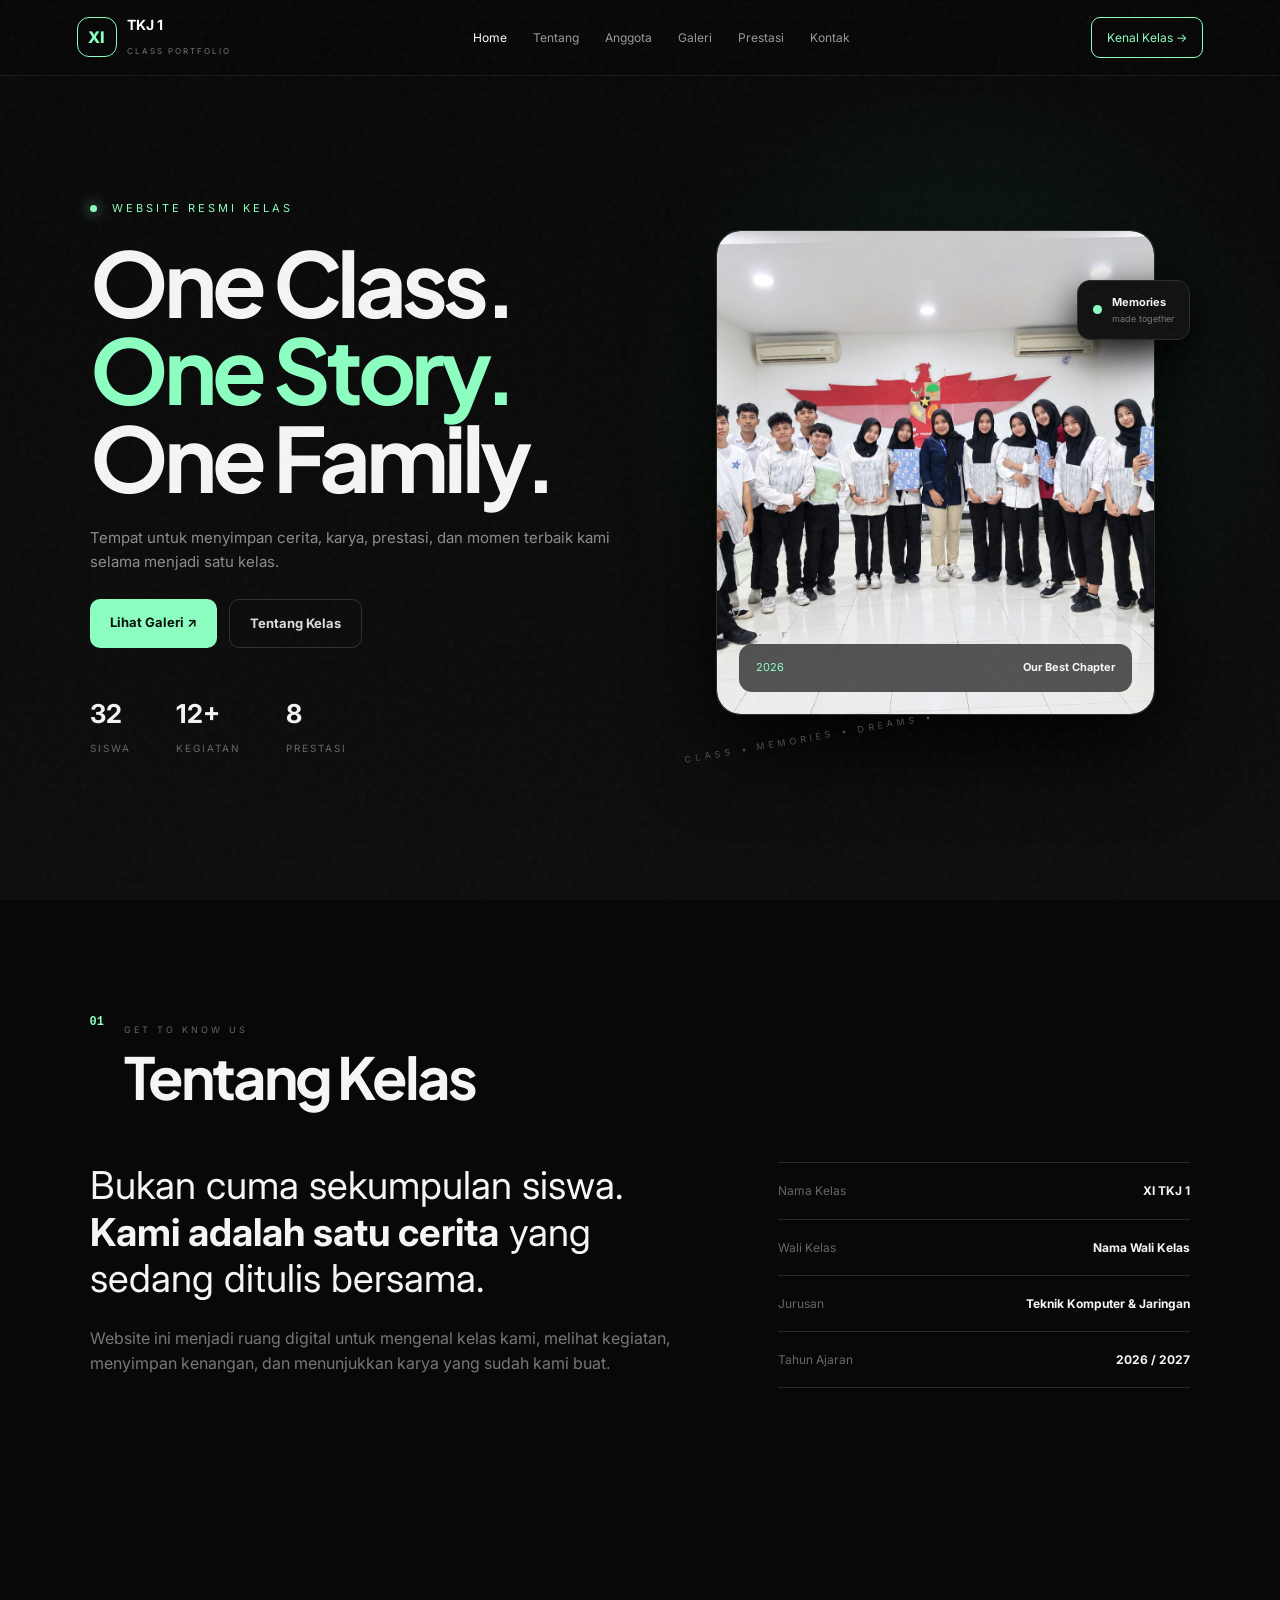
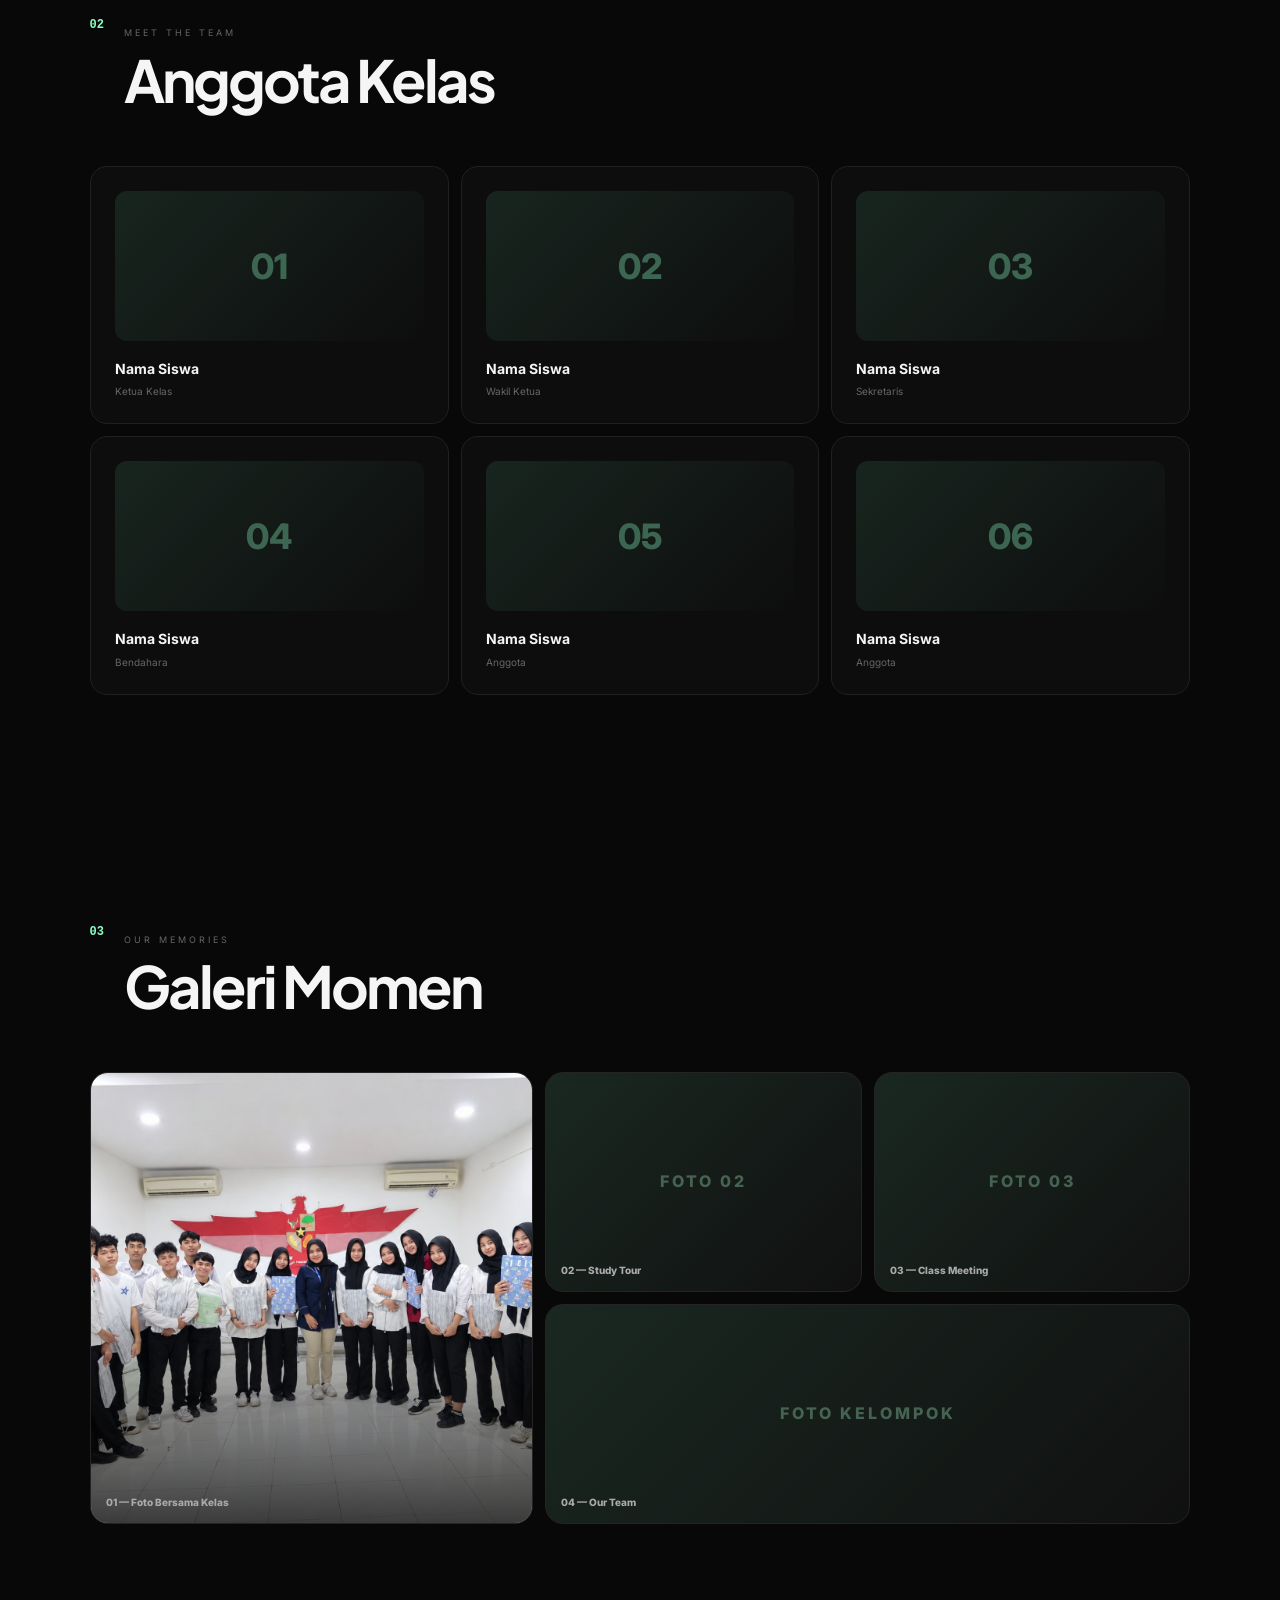
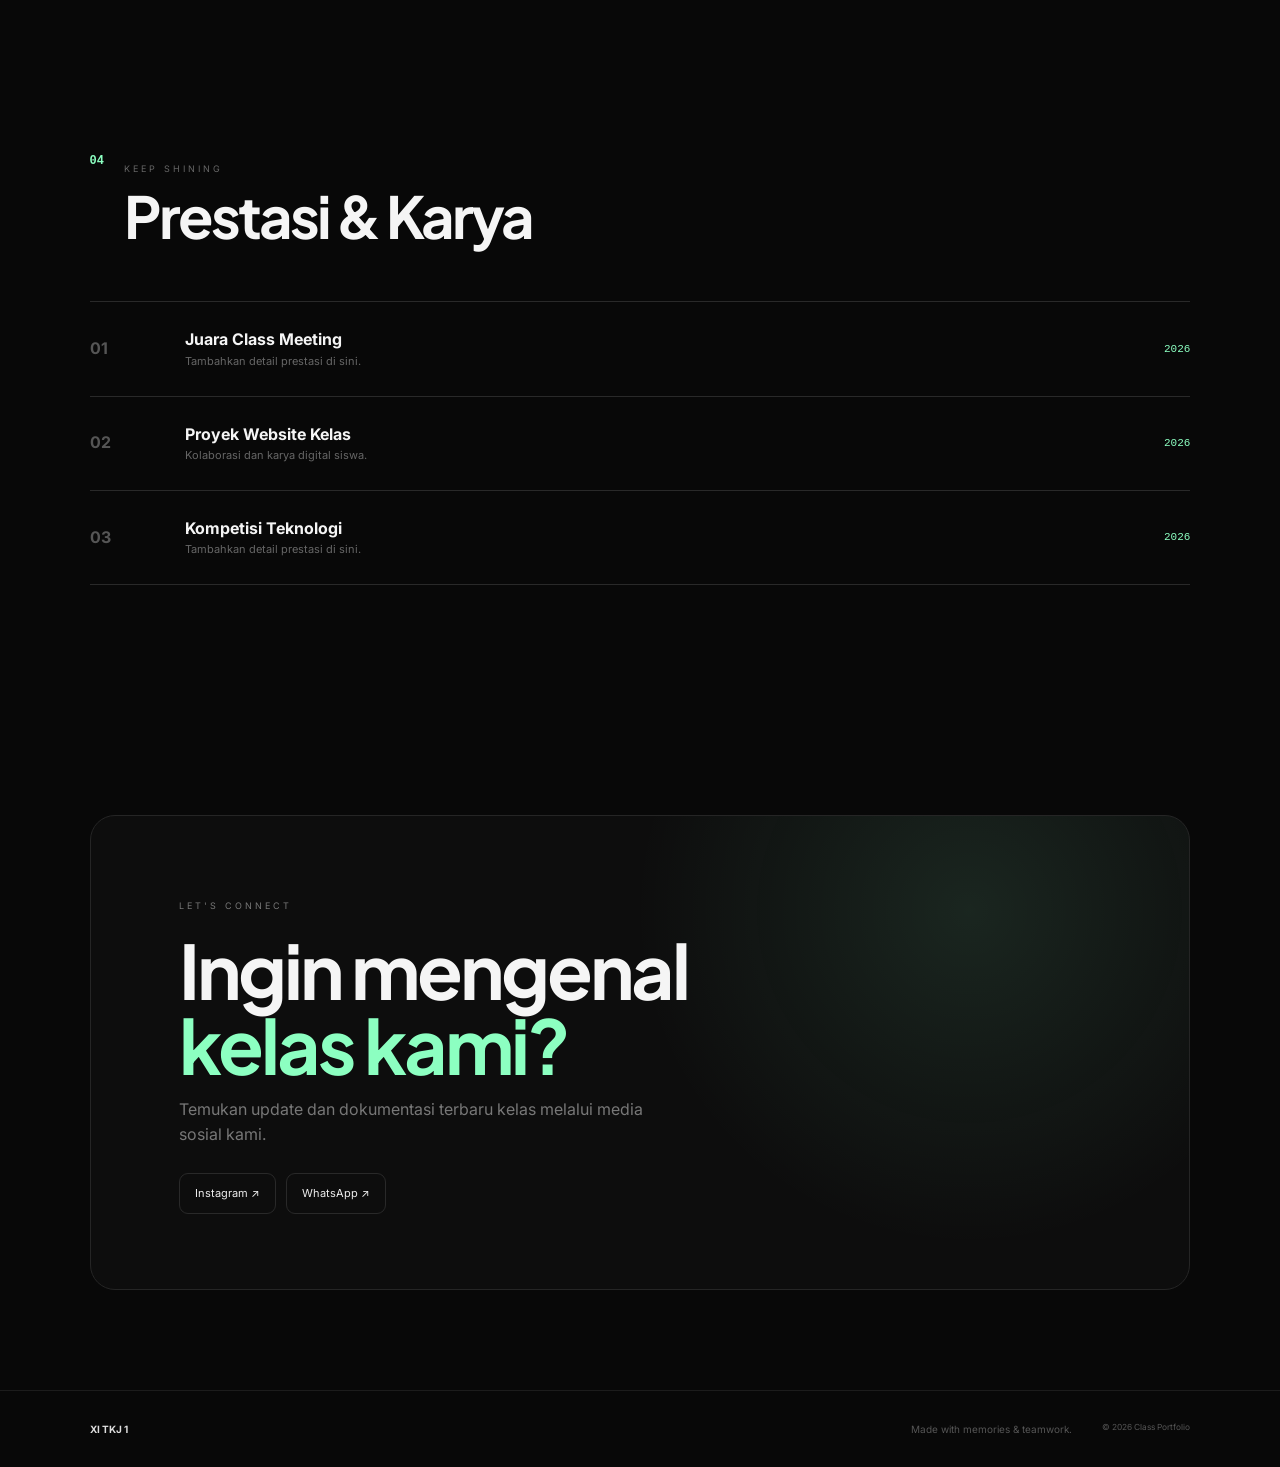
==== index.html @ 293fe6fb "Add files via upload" ====
<!DOCTYPE html>
<html lang="id">
<head>
  <meta charset="UTF-8">
  <meta name="viewport" content="width=device-width, initial-scale=1.0">
  <meta name="description" content="Website resmi kelas — dokumentasi, anggota, kegiatan, prestasi, dan informasi kelas.">
  <title>XI TKJ 1 — Class Portfolio</title>
  <link rel="preconnect" href="https://fonts.googleapis.com">
  <link rel="preconnect" href="https://fonts.gstatic.com" crossorigin>
  <link href="https://fonts.googleapis.com/css2?family=Inter:wght@400;500;600;700;800&family=Plus+Jakarta+Sans:wght@500;600;700;800&display=swap" rel="stylesheet">
  <link rel="stylesheet" href="style.css">
</head>
<body>
  <div class="noise"></div>

  <header class="navbar">
    <a class="brand" href="#home">
      <span class="brand-mark">XI</span>
      <span>
        <b>TKJ 1</b>
        <small>CLASS PORTFOLIO</small>
      </span>
    </a>

    <button class="menu-btn" aria-label="Buka menu">☰</button>
    <nav>
      <a class="active" href="#home">Home</a>
      <a href="#about">Tentang</a>
      <a href="#members">Anggota</a>
      <a href="#gallery">Galeri</a>
      <a href="#achievements">Prestasi</a>
      <a href="#contact">Kontak</a>
    </nav>
    <a class="nav-cta" href="#members">Kenal Kelas →</a>
  </header>

  <main id="home">
    <section class="hero">
      <div class="hero-content reveal">
        <div class="eyebrow"><span></span> WEBSITE RESMI KELAS</div>
        <h1>One Class.<br><em>One Story.</em><br>One Family.</h1>
        <p>
          Tempat untuk menyimpan cerita, karya, prestasi, dan momen
          terbaik kami selama menjadi satu kelas.
        </p>
        <div class="hero-actions">
          <a class="btn primary" href="#gallery">Lihat Galeri ↗</a>
          <a class="btn ghost" href="#about">Tentang Kelas</a>
        </div>
        <div class="hero-stats">
          <div><strong>32</strong><span>Siswa</span></div>
          <div><strong>12+</strong><span>Kegiatan</span></div>
          <div><strong>8</strong><span>Prestasi</span></div>
        </div>
      </div>

      <div class="hero-visual reveal">
        <div class="photo-card main-photo">
          <img class="hero-class-photo" src="foto-kelas.png" alt="Foto bersama kelas">
          <div class="photo-label"><span>2026</span><b>Our Best Chapter</b></div>
        </div>
        <div class="floating-card">
          <span class="dot"></span>
          <div><b>Memories</b><small>made together</small></div>
        </div>
        <div class="circle-text">CLASS • MEMORIES • DREAMS •</div>
      </div>
    </section>

    <section id="about" class="section about">
      <div class="section-head reveal">
        <span class="section-no">01</span>
        <div><small>GET TO KNOW US</small><h2>Tentang Kelas</h2></div>
      </div>
      <div class="about-grid">
        <div class="about-copy reveal">
          <p class="big">Bukan cuma sekumpulan siswa. <strong>Kami adalah satu cerita</strong> yang sedang ditulis bersama.</p>
          <p>Website ini menjadi ruang digital untuk mengenal kelas kami, melihat kegiatan, menyimpan kenangan, dan menunjukkan karya yang sudah kami buat.</p>
        </div>
        <div class="info-card reveal">
          <div><span>Nama Kelas</span><b>XI TKJ 1</b></div>
          <div><span>Wali Kelas</span><b>Nama Wali Kelas</b></div>
          <div><span>Jurusan</span><b>Teknik Komputer & Jaringan</b></div>
          <div><span>Tahun Ajaran</span><b>2026 / 2027</b></div>
        </div>
      </div>
    </section>

    <section id="members" class="section members">
      <div class="section-head reveal">
        <span class="section-no">02</span>
        <div><small>MEET THE TEAM</small><h2>Anggota Kelas</h2></div>
      </div>
      <div class="member-grid">
        <article class="member reveal"><div class="avatar">01</div><b>Nama Siswa</b><span>Ketua Kelas</span></article>
        <article class="member reveal"><div class="avatar">02</div><b>Nama Siswa</b><span>Wakil Ketua</span></article>
        <article class="member reveal"><div class="avatar">03</div><b>Nama Siswa</b><span>Sekretaris</span></article>
        <article class="member reveal"><div class="avatar">04</div><b>Nama Siswa</b><span>Bendahara</span></article>
        <article class="member reveal"><div class="avatar">05</div><b>Nama Siswa</b><span>Anggota</span></article>
        <article class="member reveal"><div class="avatar">06</div><b>Nama Siswa</b><span>Anggota</span></article>
      </div>
    </section>

    <section id="gallery" class="section gallery">
      <div class="section-head reveal">
        <span class="section-no">03</span>
        <div><small>OUR MEMORIES</small><h2>Galeri Momen</h2></div>
      </div>
      <div class="gallery-grid">
        <div class="gallery-item tall reveal photo-gallery"><img src="foto-kelas.png" alt="Foto bersama kelas"><span>01 — Foto Bersama Kelas</span></div>
        <div class="gallery-item reveal"><div>FOTO 02</div><span>02 — Study Tour</span></div>
        <div class="gallery-item reveal"><div>FOTO 03</div><span>03 — Class Meeting</span></div>
        <div class="gallery-item wide reveal"><div>FOTO KELOMPOK</div><span>04 — Our Team</span></div>
      </div>
    </section>

    <section id="achievements" class="section achievements">
      <div class="section-head reveal">
        <span class="section-no">04</span>
        <div><small>KEEP SHINING</small><h2>Prestasi & Karya</h2></div>
      </div>
      <div class="achievement-list">
        <div class="achievement reveal"><strong>01</strong><div><b>Juara Class Meeting</b><p>Tambahkan detail prestasi di sini.</p></div><span>2026</span></div>
        <div class="achievement reveal"><strong>02</strong><div><b>Proyek Website Kelas</b><p>Kolaborasi dan karya digital siswa.</p></div><span>2026</span></div>
        <div class="achievement reveal"><strong>03</strong><div><b>Kompetisi Teknologi</b><p>Tambahkan detail prestasi di sini.</p></div><span>2026</span></div>
      </div>
    </section>

    <section id="contact" class="section contact">
      <div class="contact-box reveal">
        <small>LET'S CONNECT</small>
        <h2>Ingin mengenal<br><em>kelas kami?</em></h2>
        <p>Temukan update dan dokumentasi terbaru kelas melalui media sosial kami.</p>
        <div class="socials">
          <a href="#">Instagram ↗</a>
          <a href="#">WhatsApp ↗</a>
        </div>
      </div>
    </section>
  </main>

  <footer>
    <b>XI TKJ 1</b><span>Made with memories & teamwork.</span><small>© 2026 Class Portfolio</small>
  </footer>

  <script src="script.js"></script>
</body>
</html>
---- style.css ----
*{box-sizing:border-box;margin:0;padding:0}html{scroll-behavior:smooth}body{font-family:Inter,Arial,sans-serif;background:#080808;color:#f5f5f5;line-height:1.6;overflow-x:hidden}.noise{position:fixed;inset:0;pointer-events:none;opacity:.035;background-image:url("data:image/svg+xml,%3Csvg viewBox='0 0 180 180' xmlns='http://www.w3.org/2000/svg'%3E%3Cfilter id='n'%3E%3CfeTurbulence type='fractalNoise' baseFrequency='.9' numOctaves='3' stitchTiles='stitch'/%3E%3C/filter%3E%3Crect width='100%25' height='100%25' filter='url(%23n)'/%3E%3C/svg%3E");z-index:20}.navbar{position:fixed;z-index:10;top:0;left:0;right:0;height:76px;display:flex;align-items:center;justify-content:space-between;padding:0 6%;background:rgba(8,8,8,.72);backdrop-filter:blur(18px);border-bottom:1px solid rgba(255,255,255,.07)}.brand{display:flex;gap:10px;align-items:center;color:white;text-decoration:none}.brand-mark{display:grid;place-items:center;width:40px;height:40px;border:1px solid #8cffc1;border-radius:12px;color:#8cffc1;font-weight:800}.brand b{display:block;font-size:14px}.brand small{font-size:8px;letter-spacing:2px;color:#777}.navbar nav{display:flex;gap:26px}.navbar nav a,.nav-cta{font-size:12px;color:#999;text-decoration:none;transition:.25s}.navbar nav a:hover,.navbar nav .active{color:#fff}.nav-cta{padding:10px 15px;border:1px solid #8cffc1;color:#8cffc1!important;border-radius:9px}.menu-btn{display:none;background:none;border:0;color:white;font-size:24px}.hero{min-height:100vh;padding:150px 7% 90px;display:grid;grid-template-columns:1.05fr .95fr;gap:50px;align-items:center;background:radial-gradient(circle at 75% 45%,rgba(32,255,145,.10),transparent 32%),linear-gradient(180deg,#080808,#0d0d0d)}.eyebrow{font-size:11px;letter-spacing:3px;color:#8cffc1;margin-bottom:20px}.eyebrow span{display:inline-block;width:7px;height:7px;background:#8cffc1;border-radius:50%;margin-right:9px;box-shadow:0 0 14px #8cffc1}.hero h1{font-family:"Plus Jakarta Sans",sans-serif;font-size:clamp(48px,7vw,92px);line-height:.98;letter-spacing:-5px;max-width:700px}.hero h1 em,.contact h2 em{font-style:normal;color:#8cffc1}.hero p{color:#8c8c8c;max-width:520px;margin:25px 0;font-size:15px}.hero-actions{display:flex;gap:12px}.btn{padding:13px 20px;border-radius:10px;text-decoration:none;font-weight:700;font-size:13px}.primary{background:#8cffc1;color:#06100a}.ghost{border:1px solid #303030;color:#ddd}.hero-stats{display:flex;gap:45px;margin-top:45px}.hero-stats strong{display:block;font-size:26px}.hero-stats span{font-size:10px;text-transform:uppercase;letter-spacing:2px;color:#666}.hero-visual{position:relative;height:540px}.photo-card{position:absolute;inset:20px 35px 35px 25px;border-radius:24px;overflow:hidden;border:1px solid #2a2a2a;background:linear-gradient(135deg,#18251f,#111);box-shadow:0 35px 80px #000}.photo-placeholder{height:100%;display:grid;place-items:center;text-align:center;color:#53675d;font-size:34px;font-weight:800;letter-spacing:8px;background:radial-gradient(circle at 50% 35%,#284336,#0b100e 60%)}.photo-label{position:absolute;bottom:22px;left:22px;right:22px;padding:15px 17px;border-radius:13px;background:rgba(0,0,0,.65);backdrop-filter:blur(12px);display:flex;justify-content:space-between}.photo-label span{color:#8cffc1;font-size:11px}.photo-label b{font-size:11px}.floating-card{position:absolute;right:0;top:70px;padding:13px 15px;border:1px solid #2c2c2c;border-radius:13px;background:#111;display:flex;gap:10px;align-items:center;box-shadow:0 15px 40px #000}.floating-card .dot{width:9px;height:9px;border-radius:50%;background:#8cffc1}.floating-card b,.floating-card small{display:block}.floating-card b{font-size:11px}.floating-card small{font-size:9px;color:#777}.circle-text{position:absolute;left:-8px;bottom:5px;font-size:9px;letter-spacing:4px;color:#4e4e4e;transform:rotate(-10deg)}.section{padding:115px 7%;max-width:1400px;margin:auto}.section-head{display:flex;gap:20px;align-items:flex-start;margin-bottom:55px}.section-no{color:#8cffc1;font:700 12px monospace}.section-head small{font-size:9px;letter-spacing:3px;color:#666}.section h2{font:700 clamp(32px,5vw,58px)/1.05 "Plus Jakarta Sans";letter-spacing:-3px;margin-top:6px}.about-grid{display:grid;grid-template-columns:1.2fr .8fr;gap:70px}.about-copy .big{font-size:clamp(25px,3vw,42px);line-height:1.2}.about-copy p+p{margin-top:25px;color:#777;max-width:650px}.info-card{border-top:1px solid #292929}.info-card div{display:flex;justify-content:space-between;gap:20px;padding:18px 0;border-bottom:1px solid #292929;font-size:12px}.info-card span{color:#666}.member-grid{display:grid;grid-template-columns:repeat(3,1fr);gap:12px}.member{padding:24px;border:1px solid #202020;border-radius:17px;background:#0d0d0d}.avatar{height:150px;border-radius:12px;margin-bottom:17px;display:grid;place-items:center;background:linear-gradient(135deg,#18251f,#0d0d0d);color:#3d6652;font-size:35px;font-weight:800}.member b,.member span{display:block}.member b{font-size:14px}.member span{font-size:10px;color:#666;margin-top:3px}.gallery-grid{display:grid;grid-template-columns:1.4fr 1fr 1fr;grid-auto-rows:220px;gap:12px}.gallery-item{position:relative;overflow:hidden;border-radius:18px;background:linear-gradient(135deg,#1a2821,#101010);border:1px solid #242424;display:grid;place-items:center;color:#466253;font-weight:800;letter-spacing:3px}.gallery-item.tall{grid-row:span 2}.gallery-item.wide{grid-column:span 2}.gallery-item span{position:absolute;left:15px;bottom:13px;color:#aaa;font-size:10px;letter-spacing:0}.achievement-list{border-top:1px solid #292929}.achievement{display:grid;grid-template-columns:70px 1fr auto;gap:25px;align-items:center;padding:25px 0;border-bottom:1px solid #292929}.achievement strong{color:#555}.achievement b{font-size:16px}.achievement p{font-size:11px;color:#666}.achievement>span{font:11px monospace;color:#8cffc1}.contact{padding-bottom:100px}.contact-box{padding:75px 8%;border:1px solid #252525;border-radius:25px;background:radial-gradient(circle at 80% 20%,rgba(140,255,193,.10),transparent 35%),#0d0d0d}.contact-box>small{font-size:9px;letter-spacing:3px;color:#777}.contact h2{font-size:clamp(42px,6vw,75px);line-height:1;margin:15px 0}.contact p{color:#777;max-width:480px}.socials{display:flex;gap:10px;margin-top:25px}.socials a{color:#eee;text-decoration:none;border:1px solid #292929;border-radius:9px;padding:11px 15px;font-size:11px}footer{border-top:1px solid #1c1c1c;padding:30px 7%;display:flex;justify-content:space-between;color:#555;font-size:10px}footer b{color:#ddd}footer span{margin-left:auto;margin-right:30px}.reveal{opacity:0;transform:translateY(24px);transition:.7s ease}.reveal.show{opacity:1;transform:none}@media(max-width:800px){.navbar{height:68px;padding:0 5%}.navbar nav,.nav-cta{display:none}.menu-btn{display:block}.navbar.open nav{position:absolute;top:68px;left:0;right:0;display:flex;flex-direction:column;padding:20px 6%;background:#0b0b0b;border-bottom:1px solid #222}.hero{grid-template-columns:1fr;padding:125px 6% 70px}.hero h1{letter-spacing:-3px}.hero-visual{height:430px}.about-grid{grid-template-columns:1fr;gap:35px}.section{padding:80px 6%}.member-grid{grid-template-columns:1fr 1fr}.gallery-grid{grid-template-columns:1fr 1fr;grid-auto-rows:180px}.gallery-item.tall{grid-row:span 2}.gallery-item.wide{grid-column:span 2}.achievement{grid-template-columns:40px 1fr}.achievement>span{display:none}footer{flex-wrap:wrap;gap:10px}footer span{margin:0}}@media(max-width:480px){.member-grid{grid-template-columns:1fr}.gallery-grid{grid-template-columns:1fr;grid-auto-rows:180px}.gallery-item.tall,.gallery-item.wide{grid-column:auto;grid-row:auto}.hero-stats{gap:22px}.hero-visual{height:370px}.photo-card{inset:15px 15px 25px 5px}}

.hero-class-photo{width:100%;height:100%;display:block;object-fit:cover;object-position:center;border-radius:inherit;filter:saturate(.96) contrast(1.02)}
.photo-gallery img{width:100%;height:100%;object-fit:cover;object-position:center;transition:transform .6s ease;display:block}
.photo-gallery:hover img{transform:scale(1.04)}
.photo-gallery:after{content:"";position:absolute;inset:0;background:linear-gradient(180deg,transparent 45%,rgba(0,0,0,.75));pointer-events:none}
.photo-gallery span{z-index:2}
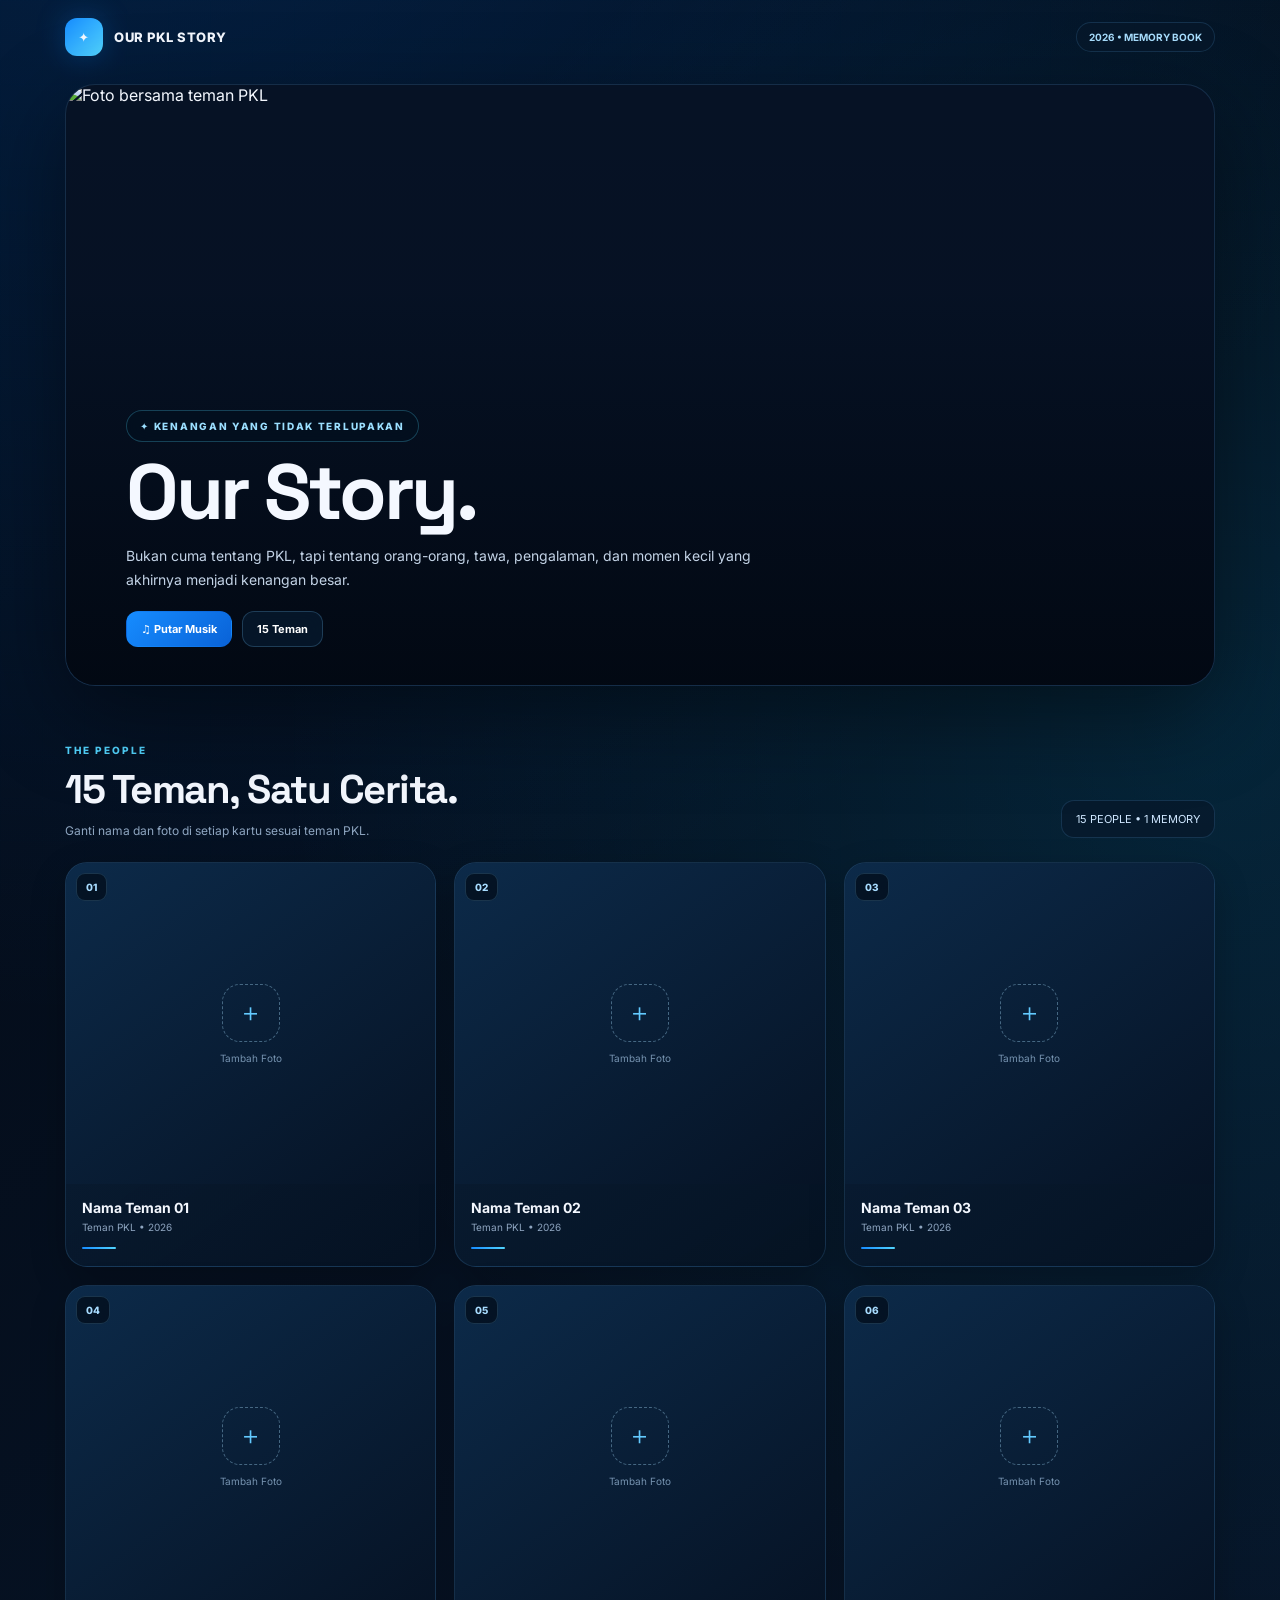
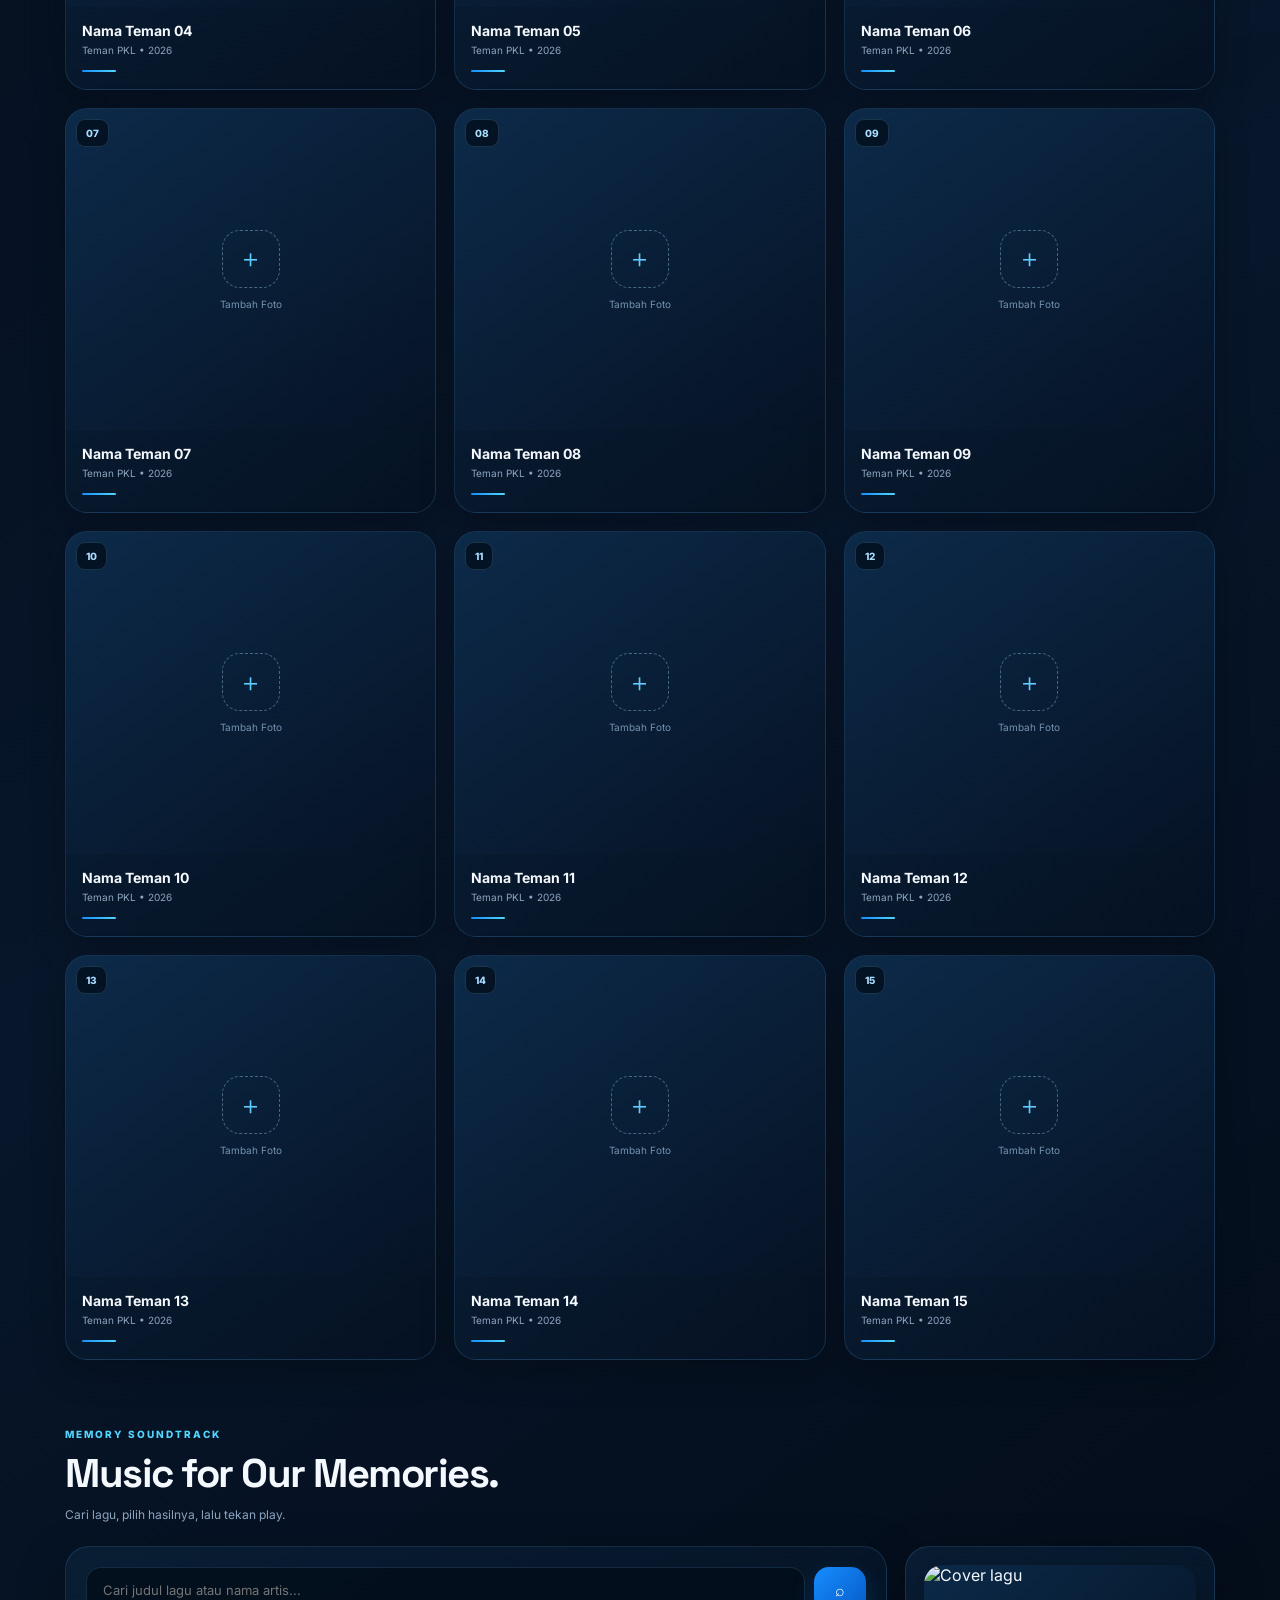
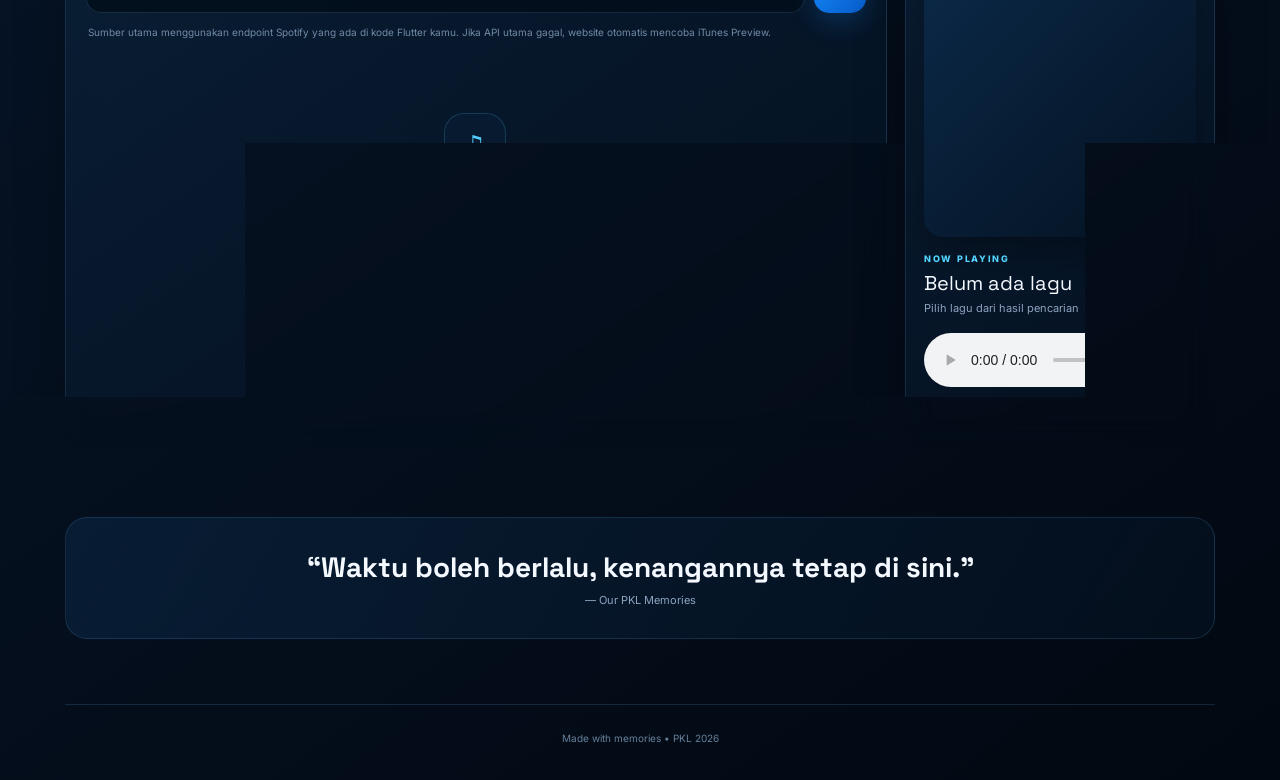
==== commit d5fdf5fa: "Add files via upload" ====
--- a/index.html
+++ b/index.html
@@ -3,146 +3,1055 @@
 <head>
   <meta charset="UTF-8">
   <meta name="viewport" content="width=device-width, initial-scale=1.0">
-  <meta name="description" content="Website resmi kelas — dokumentasi, anggota, kegiatan, prestasi, dan informasi kelas.">
-  <title>XI TKJ 1 — Class Portfolio</title>
+  <meta name="theme-color" content="#061225">
+  <title>Our PKL Story — Kenangan & Music</title>
+
   <link rel="preconnect" href="https://fonts.googleapis.com">
   <link rel="preconnect" href="https://fonts.gstatic.com" crossorigin>
-  <link href="https://fonts.googleapis.com/css2?family=Inter:wght@400;500;600;700;800&family=Plus+Jakarta+Sans:wght@500;600;700;800&display=swap" rel="stylesheet">
-  <link rel="stylesheet" href="style.css">
+  <link href="https://fonts.googleapis.com/css2?family=Inter:wght@400;500;600;700;800&family=Space+Grotesk:wght@500;600;700&display=swap" rel="stylesheet">
+
+  <style>
+    /* =========================================================
+       1. VARIABLES & RESET
+       ========================================================= */
+    :root {
+      --bg: #030914;
+      --bg-soft: #07162a;
+      --panel: rgba(8, 27, 49, 0.82);
+      --panel-dark: rgba(4, 16, 31, 0.94);
+      --blue: #168cff;
+      --cyan: #52d5ff;
+      --white: #f4f8ff;
+      --muted: #8ea5c0;
+      --line: rgba(102, 185, 255, 0.16);
+      --danger: #ff637a;
+      --radius: 22px;
+    }
+
+    * { box-sizing: border-box; margin: 0; padding: 0; }
+    html { scroll-behavior: smooth; }
+
+    body {
+      min-height: 100vh;
+      color: var(--white);
+      font-family: Inter, system-ui, sans-serif;
+      background:
+        radial-gradient(circle at 8% -8%, rgba(0, 123, 255, 0.22), transparent 30%),
+        radial-gradient(circle at 95% 18%, rgba(0, 205, 255, 0.11), transparent 27%),
+        linear-gradient(145deg, var(--bg), var(--bg-soft) 55%, #020811);
+    }
+
+    body::before {
+      content: "";
+      position: fixed;
+      inset: 0;
+      z-index: -1;
+      pointer-events: none;
+      opacity: 0.22;
+      background-image:
+        linear-gradient(rgba(90, 170, 230, 0.035) 1px, transparent 1px),
+        linear-gradient(90deg, rgba(90, 170, 230, 0.035) 1px, transparent 1px);
+      background-size: 42px 42px;
+    }
+
+    button,
+    input { font: inherit; }
+    button { cursor: pointer; }
+    img { max-width: 100%; }
+
+    .container {
+      width: min(1150px, 92%);
+      margin: auto;
+    }
+
+    /* =========================================================
+       2. HEADER
+       ========================================================= */
+    .topbar {
+      min-height: 74px;
+      display: flex;
+      align-items: center;
+      justify-content: space-between;
+      gap: 15px;
+    }
+
+    .brand {
+      display: flex;
+      align-items: center;
+      gap: 11px;
+      font-size: 13px;
+      font-weight: 800;
+      letter-spacing: 0.5px;
+    }
+
+    .brand-icon {
+      width: 38px;
+      height: 38px;
+      display: grid;
+      place-items: center;
+      border-radius: 12px;
+      background: linear-gradient(135deg, var(--blue), var(--cyan));
+      box-shadow: 0 0 30px rgba(22, 140, 255, 0.28);
+    }
+
+    .top-pill,
+    .counter {
+      border: 1px solid var(--line);
+      background: rgba(7, 24, 43, 0.75);
+      color: #a9dfff;
+      white-space: nowrap;
+    }
+
+    .top-pill {
+      padding: 8px 12px;
+      border-radius: 99px;
+      font-size: 10px;
+      font-weight: 700;
+    }
+
+    /* =========================================================
+       3. HERO
+       ========================================================= */
+    .hero { padding: 10px 0 58px; }
+
+    .hero-photo {
+      position: relative;
+      overflow: hidden;
+      border: 1px solid var(--line);
+      border-radius: 30px;
+      background: #061225;
+      box-shadow: 0 28px 90px rgba(0, 0, 0, 0.42);
+    }
+
+    .hero-photo img {
+      display: block;
+      width: 100%;
+      height: min(61vw, 600px);
+      min-height: 310px;
+      object-fit: cover;
+    }
+
+    .hero-photo::after {
+      content: "";
+      position: absolute;
+      inset: 0;
+      background: linear-gradient(
+        0deg,
+        rgba(2, 8, 18, 0.96),
+        rgba(2, 8, 18, 0.08) 65%,
+        transparent
+      );
+    }
+
+    .hero-content {
+      position: absolute;
+      z-index: 2;
+      left: clamp(20px, 5vw, 60px);
+      right: 20px;
+      bottom: 38px;
+      max-width: 780px;
+    }
+
+    .eyebrow {
+      display: inline-flex;
+      align-items: center;
+      gap: 8px;
+      padding: 9px 13px;
+      border: 1px solid rgba(82, 213, 255, 0.25);
+      border-radius: 99px;
+      color: #9bdfff;
+      background: rgba(2, 17, 32, 0.62);
+      backdrop-filter: blur(12px);
+      font-size: 10px;
+      font-weight: 800;
+      letter-spacing: 1.7px;
+      text-transform: uppercase;
+    }
+
+    h1,
+    h2,
+    .now-title {
+      font-family: "Space Grotesk", sans-serif;
+    }
+
+    h1 {
+      margin-top: 14px;
+      font-size: clamp(40px, 7vw, 78px);
+      line-height: 0.94;
+      letter-spacing: -3.5px;
+    }
+
+    .hero-content p {
+      max-width: 680px;
+      margin-top: 15px;
+      color: #c3d3e6;
+      font-size: 14px;
+      line-height: 1.7;
+    }
+
+    .hero-actions {
+      display: flex;
+      flex-wrap: wrap;
+      gap: 10px;
+      margin-top: 19px;
+    }
+
+    .hero-btn {
+      padding: 10px 14px;
+      border: 1px solid rgba(120, 200, 255, 0.22);
+      border-radius: 12px;
+      color: #fff;
+      background: rgba(7, 25, 45, 0.8);
+      text-decoration: none;
+      font-size: 11px;
+      font-weight: 700;
+      backdrop-filter: blur(10px);
+    }
+
+    .hero-btn.primary {
+      border-color: transparent;
+      background: linear-gradient(135deg, var(--blue), #0962d7);
+    }
+
+    /* =========================================================
+       4. SECTION / FRIENDS
+       ========================================================= */
+    .section { padding-bottom: 68px; }
+
+    .section-head {
+      display: flex;
+      align-items: end;
+      justify-content: space-between;
+      gap: 20px;
+      margin-bottom: 24px;
+    }
+
+    .kicker {
+      margin-bottom: 8px;
+      color: var(--cyan);
+      font-size: 10px;
+      font-weight: 800;
+      letter-spacing: 2px;
+      text-transform: uppercase;
+    }
+
+    .section-head h2 {
+      font-size: clamp(27px, 4vw, 40px);
+      letter-spacing: -1.5px;
+    }
+
+    .section-head p {
+      margin-top: 8px;
+      color: var(--muted);
+      font-size: 12px;
+    }
+
+    .counter {
+      padding: 11px 14px;
+      border-radius: 13px;
+      color: #cfe7ff;
+      font-size: 11px;
+    }
+
+    .memories {
+      display: grid;
+      grid-template-columns: repeat(3, 1fr);
+      gap: 18px;
+    }
+
+    .memory-card {
+      overflow: hidden;
+      border: 1px solid var(--line);
+      border-radius: var(--radius);
+      background: linear-gradient(145deg, rgba(12, 36, 63, 0.9), rgba(5, 18, 34, 0.96));
+      box-shadow: 0 12px 35px rgba(0, 0, 0, 0.23);
+      transition: 0.28s ease;
+    }
+
+    .memory-card:hover {
+      transform: translateY(-7px);
+      border-color: rgba(82, 213, 255, 0.42);
+      box-shadow: 0 20px 50px rgba(0, 125, 255, 0.14);
+    }
+
+    .card-photo {
+      position: relative;
+      aspect-ratio: 1.15 / 1;
+      overflow: hidden;
+      background: linear-gradient(145deg, #0c2a49, #061325);
+    }
+
+    .empty-photo {
+      position: absolute;
+      inset: 0;
+      display: grid;
+      place-content: center;
+      text-align: center;
+      color: #7693b0;
+    }
+
+    .empty-photo span {
+      width: 58px;
+      height: 58px;
+      display: grid;
+      place-items: center;
+      margin: 0 auto 10px;
+      border: 1px dashed #456782;
+      border-radius: 18px;
+      color: #63caff;
+      font-size: 25px;
+    }
+
+    .empty-photo small { font-size: 10px; }
+
+    .card-number {
+      position: absolute;
+      top: 10px;
+      left: 10px;
+      padding: 7px 9px;
+      border: 1px solid rgba(130, 205, 255, 0.18);
+      border-radius: 9px;
+      color: #a8dcff;
+      background: rgba(2, 12, 24, 0.72);
+      font-size: 10px;
+      font-weight: 800;
+      backdrop-filter: blur(8px);
+    }
+
+    .card-body { padding: 15px 16px 17px; }
+    .card-body h3 { margin-bottom: 5px; font-size: 14px; }
+    .card-body p { color: var(--muted); font-size: 10px; }
+
+    .card-body::after {
+      content: "";
+      display: block;
+      width: 34px;
+      height: 2px;
+      margin-top: 14px;
+      border-radius: 10px;
+      background: linear-gradient(90deg, var(--blue), var(--cyan));
+    }
+
+    /* =========================================================
+       5. MUSIC SEARCH & PLAYER
+       ========================================================= */
+    .music-section { padding-bottom: 70px; }
+
+    .music-shell {
+      display: grid;
+      grid-template-columns: minmax(0, 1fr) 310px;
+      gap: 18px;
+    }
+
+    .music-panel,
+    .now-panel {
+      border: 1px solid var(--line);
+      border-radius: 24px;
+      background: linear-gradient(145deg, rgba(10, 31, 54, 0.88), rgba(4, 16, 31, 0.94));
+      box-shadow: 0 18px 50px rgba(0, 0, 0, 0.25);
+      backdrop-filter: blur(16px);
+    }
+
+    .music-panel { padding: 20px; }
+
+    .search-form {
+      display: flex;
+      gap: 9px;
+    }
+
+    .search-form input {
+      flex: 1;
+      min-width: 0;
+      padding: 14px 16px;
+      border: 1px solid rgba(115, 190, 255, 0.16);
+      outline: none;
+      border-radius: 15px;
+      color: #fff;
+      background: rgba(2, 13, 26, 0.8);
+      font-size: 13px;
+    }
+
+    .search-form input:focus {
+      border-color: rgba(82, 213, 255, 0.48);
+      box-shadow: 0 0 0 4px rgba(82, 213, 255, 0.06);
+    }
+
+    .search-button {
+      width: 52px;
+      border: 0;
+      border-radius: 15px;
+      color: #fff;
+      background: linear-gradient(135deg, var(--blue), #075bc8);
+      box-shadow: 0 10px 25px rgba(23, 140, 255, 0.2);
+    }
+
+    .search-button:disabled { opacity: 0.55; cursor: wait; }
+
+    .search-info {
+      margin: 12px 2px 18px;
+      color: #728ba6;
+      font-size: 10px;
+      line-height: 1.5;
+    }
+
+    .results {
+      display: grid;
+      gap: 9px;
+      max-height: 390px;
+      overflow: auto;
+      padding-right: 3px;
+    }
+
+    .result {
+      display: flex;
+      align-items: center;
+      gap: 12px;
+      padding: 10px;
+      border: 1px solid transparent;
+      border-radius: 15px;
+      background: rgba(6, 23, 42, 0.6);
+      transition: 0.2s;
+    }
+
+    .result:hover {
+      border-color: rgba(82, 213, 255, 0.2);
+      background: #0a2038;
+    }
+
+    .result-cover {
+      width: 54px;
+      height: 54px;
+      flex: 0 0 54px;
+      border-radius: 11px;
+      object-fit: cover;
+      background: #0c2743;
+    }
+
+    .result-info { min-width: 0; flex: 1; }
+    .result-title,
+    .result-artist { overflow: hidden; white-space: nowrap; text-overflow: ellipsis; }
+    .result-title { font-size: 12px; font-weight: 700; }
+    .result-artist { margin-top: 5px; color: var(--muted); font-size: 10px; }
+    .result-time { color: #6595bb; font-size: 9px; }
+
+    .result-play {
+      width: 34px;
+      height: 34px;
+      flex: 0 0 34px;
+      border: 1px solid rgba(100, 190, 255, 0.16);
+      border-radius: 50%;
+      color: #6ed5ff;
+      background: #071c31;
+    }
+
+    .empty-music {
+      padding: 55px 20px;
+      color: #6f89a5;
+      text-align: center;
+      font-size: 11px;
+    }
+
+    .music-icon {
+      width: 62px;
+      height: 62px;
+      display: grid;
+      place-items: center;
+      margin: 0 auto 14px;
+      border: 1px solid rgba(82, 213, 255, 0.18);
+      border-radius: 20px;
+      color: #55cfff;
+      background: #071a2f;
+      font-size: 25px;
+    }
+
+    .loading {
+      display: none;
+      padding: 35px;
+      color: #70b8dc;
+      text-align: center;
+      font-size: 11px;
+    }
+
+    .spinner {
+      display: inline-block;
+      width: 18px;
+      height: 18px;
+      margin-right: 7px;
+      border: 2px solid #24577c;
+      border-top-color: #52d6ff;
+      border-radius: 50%;
+      animation: spin 0.7s linear infinite;
+      vertical-align: middle;
+    }
+
+    @keyframes spin { to { transform: rotate(360deg); } }
+
+    .error {
+      display: none;
+      margin: 12px 0;
+      padding: 11px 12px;
+      border: 1px solid rgba(255, 99, 122, 0.2);
+      border-radius: 12px;
+      color: #ffb2bd;
+      background: #32111a;
+      font-size: 10px;
+    }
+
+    .now-panel {
+      align-self: start;
+      position: sticky;
+      top: 15px;
+      padding: 18px;
+    }
+
+    .cover {
+      aspect-ratio: 1;
+      overflow: hidden;
+      border-radius: 19px;
+      background: linear-gradient(135deg, #0b2948, #041120);
+      box-shadow: 0 15px 35px rgba(0, 0, 0, 0.3);
+    }
+
+    .cover img {
+      width: 100%;
+      height: 100%;
+      display: block;
+      object-fit: cover;
+    }
+
+    .now-label {
+      margin-top: 16px;
+      color: var(--cyan);
+      font-size: 9px;
+      font-weight: 800;
+      letter-spacing: 1.7px;
+      text-transform: uppercase;
+    }
+
+    .now-title {
+      overflow: hidden;
+      margin-top: 6px;
+      font-size: 20px;
+      white-space: nowrap;
+      text-overflow: ellipsis;
+    }
+
+    .now-artist {
+      overflow: hidden;
+      margin-top: 5px;
+      color: var(--muted);
+      font-size: 11px;
+      white-space: nowrap;
+      text-overflow: ellipsis;
+    }
+
+    audio { width: 100%; margin-top: 18px; }
+
+    .player-note {
+      margin-top: 10px;
+      color: #607993;
+      font-size: 9px;
+      line-height: 1.5;
+    }
+
+    /* =========================================================
+       6. QUOTE & FOOTER
+       ========================================================= */
+    .quote {
+      margin: 0 0 65px;
+      padding: 31px;
+      border: 1px solid var(--line);
+      border-radius: 22px;
+      background: linear-gradient(120deg, rgba(9, 32, 57, 0.8), rgba(5, 18, 34, 0.65));
+      text-align: center;
+    }
+
+    .quote strong { display: block; font-family: "Space Grotesk"; font-size: clamp(20px, 3vw, 28px); }
+    .quote span { display: block; margin-top: 8px; color: var(--muted); font-size: 11px; }
+    footer { border-top: 1px solid var(--line); padding: 27px 0 36px; color: #66809b; text-align: center; font-size: 10px; }
+
+    /* =========================================================
+       7. RESPONSIVE
+       ========================================================= */
+    @media (max-width: 900px) {
+      .music-shell { grid-template-columns: 1fr; }
+      .now-panel { position: relative; top: 0; }
+      .memories { grid-template-columns: repeat(2, 1fr); }
+    }
+
+    @media (max-width: 560px) {
+      .container { width: 94%; }
+      .topbar { min-height: 65px; }
+      .top-pill { display: none; }
+      .hero { padding-top: 5px; padding-bottom: 43px; }
+      .hero-photo { border-radius: 21px; }
+      .hero-photo img { height: 82vw; min-height: 285px; }
+      .hero-content { left: 20px; right: 20px; bottom: 24px; }
+      h1 { font-size: 45px; letter-spacing: -2.5px; }
+      .hero-content p { font-size: 12px; }
+      .section-head { align-items: flex-start; flex-direction: column; }
+      .counter { align-self: flex-start; }
+      .memories { gap: 11px; }
+      .memory-card { border-radius: 16px; }
+      .card-body { padding: 12px; }
+      .card-body h3 { font-size: 12px; }
+      .card-body p { font-size: 9px; }
+      .music-panel { padding: 13px; }
+      .search-button { width: 47px; }
+      .now-panel { display: block; }
+      .now-label { margin-top: 14px; }
+    }
+  </style>
 </head>
+
 <body>
-  <div class="noise"></div>
-
-  <header class="navbar">
-    <a class="brand" href="#home">
-      <span class="brand-mark">XI</span>
-      <span>
-        <b>TKJ 1</b>
-        <small>CLASS PORTFOLIO</small>
-      </span>
-    </a>
-
-    <button class="menu-btn" aria-label="Buka menu">☰</button>
-    <nav>
-      <a class="active" href="#home">Home</a>
-      <a href="#about">Tentang</a>
-      <a href="#members">Anggota</a>
-      <a href="#gallery">Galeri</a>
-      <a href="#achievements">Prestasi</a>
-      <a href="#contact">Kontak</a>
-    </nav>
-    <a class="nav-cta" href="#members">Kenal Kelas →</a>
-  </header>
-
-  <main id="home">
-    <section class="hero">
-      <div class="hero-content reveal">
-        <div class="eyebrow"><span></span> WEBSITE RESMI KELAS</div>
-        <h1>One Class.<br><em>One Story.</em><br>One Family.</h1>
-        <p>
-          Tempat untuk menyimpan cerita, karya, prestasi, dan momen
-          terbaik kami selama menjadi satu kelas.
-        </p>
-        <div class="hero-actions">
-          <a class="btn primary" href="#gallery">Lihat Galeri ↗</a>
-          <a class="btn ghost" href="#about">Tentang Kelas</a>
+  <div class="container">
+    <!-- =====================================================
+         HEADER
+         ===================================================== -->
+    <header class="topbar">
+      <div class="brand">
+        <div class="brand-icon">✦</div>
+        <span>OUR PKL STORY</span>
+      </div>
+      <div class="top-pill">2026 • MEMORY BOOK</div>
+    </header>
+
+    <main>
+      <!-- ===================================================
+           HERO / FOTO UTAMA
+           =================================================== -->
+      <section class="hero">
+        <div class="hero-photo">
+          <img src="assets/foto-pkl.jpg" alt="Foto bersama teman PKL">
+
+          <div class="hero-content">
+            <div class="eyebrow">✦ Kenangan yang tidak terlupakan</div>
+            <h1>Our Story.</h1>
+            <p>
+              Bukan cuma tentang PKL, tapi tentang orang-orang, tawa,
+              pengalaman, dan momen kecil yang akhirnya menjadi kenangan besar.
+            </p>
+
+            <div class="hero-actions">
+              <a class="hero-btn primary" href="#music">♫ Putar Musik</a>
+              <a class="hero-btn" href="#friends">15 Teman</a>
+            </div>
+          </div>
         </div>
-        <div class="hero-stats">
-          <div><strong>32</strong><span>Siswa</span></div>
-          <div><strong>12+</strong><span>Kegiatan</span></div>
-          <div><strong>8</strong><span>Prestasi</span></div>
+      </section>
+
+      <!-- ===================================================
+           15 TEMAN
+           =================================================== -->
+      <section class="section" id="friends">
+        <div class="section-head">
+          <div>
+            <div class="kicker">The People</div>
+            <h2>15 Teman, Satu Cerita.</h2>
+            <p>Ganti nama dan foto di setiap kartu sesuai teman PKL.</p>
+          </div>
+          <div class="counter">15 PEOPLE • 1 MEMORY</div>
         </div>
-      </div>
-
-      <div class="hero-visual reveal">
-        <div class="photo-card main-photo">
-          <img class="hero-class-photo" src="foto-kelas.png" alt="Foto bersama kelas">
-          <div class="photo-label"><span>2026</span><b>Our Best Chapter</b></div>
+
+        <!-- Kartu dibuat otomatis oleh JavaScript agar HTML tetap rapi. -->
+        <div class="memories" id="memories"></div>
+      </section>
+
+      <!-- ===================================================
+           MUSIC SEARCH
+           =================================================== -->
+      <section class="music-section" id="music">
+        <div class="section-head">
+          <div>
+            <div class="kicker">Memory Soundtrack</div>
+            <h2>Music for Our Memories.</h2>
+            <p>Cari lagu, pilih hasilnya, lalu tekan play.</p>
+          </div>
         </div>
-        <div class="floating-card">
-          <span class="dot"></span>
-          <div><b>Memories</b><small>made together</small></div>
+
+        <div class="music-shell">
+          <div class="music-panel">
+            <form class="search-form" id="searchForm">
+              <input
+                id="searchInput"
+                type="search"
+                autocomplete="off"
+                placeholder="Cari judul lagu atau nama artis..."
+              >
+              <button class="search-button" id="searchButton" type="submit" aria-label="Cari lagu">
+                ⌕
+              </button>
+            </form>
+
+            <div class="search-info">
+              Sumber utama menggunakan endpoint Spotify yang ada di kode Flutter kamu.
+              Jika API utama gagal, website otomatis mencoba iTunes Preview.
+            </div>
+
+            <div class="error" id="searchError"></div>
+            <div class="loading" id="searchLoading">
+              <span class="spinner"></span>
+              Sedang mencari lagu...
+            </div>
+
+            <div class="results" id="musicResults">
+              <div class="empty-music">
+                <div class="music-icon">♫</div>
+                Cari lagu favorit untuk soundtrack kenangan PKL.
+              </div>
+            </div>
+          </div>
+
+          <aside class="now-panel">
+            <div class="cover">
+              <img id="nowCover" src="assets/foto-pkl.jpg" alt="Cover lagu">
+            </div>
+
+            <div class="now-label">Now Playing</div>
+            <div class="now-title" id="nowTitle">Belum ada lagu</div>
+            <div class="now-artist" id="nowArtist">Pilih lagu dari hasil pencarian</div>
+
+            <audio id="audioPlayer" controls preload="none"></audio>
+
+            <div class="player-note">
+              Player memakai URL audio yang dikembalikan API.
+              Fallback iTunes menggunakan preview lagu.
+            </div>
+          </aside>
         </div>
-        <div class="circle-text">CLASS • MEMORIES • DREAMS •</div>
-      </div>
-    </section>
-
-    <section id="about" class="section about">
-      <div class="section-head reveal">
-        <span class="section-no">01</span>
-        <div><small>GET TO KNOW US</small><h2>Tentang Kelas</h2></div>
-      </div>
-      <div class="about-grid">
-        <div class="about-copy reveal">
-          <p class="big">Bukan cuma sekumpulan siswa. <strong>Kami adalah satu cerita</strong> yang sedang ditulis bersama.</p>
-          <p>Website ini menjadi ruang digital untuk mengenal kelas kami, melihat kegiatan, menyimpan kenangan, dan menunjukkan karya yang sudah kami buat.</p>
-        </div>
-        <div class="info-card reveal">
-          <div><span>Nama Kelas</span><b>XI TKJ 1</b></div>
-          <div><span>Wali Kelas</span><b>Nama Wali Kelas</b></div>
-          <div><span>Jurusan</span><b>Teknik Komputer & Jaringan</b></div>
-          <div><span>Tahun Ajaran</span><b>2026 / 2027</b></div>
-        </div>
-      </div>
-    </section>
-
-    <section id="members" class="section members">
-      <div class="section-head reveal">
-        <span class="section-no">02</span>
-        <div><small>MEET THE TEAM</small><h2>Anggota Kelas</h2></div>
-      </div>
-      <div class="member-grid">
-        <article class="member reveal"><div class="avatar">01</div><b>Nama Siswa</b><span>Ketua Kelas</span></article>
-        <article class="member reveal"><div class="avatar">02</div><b>Nama Siswa</b><span>Wakil Ketua</span></article>
-        <article class="member reveal"><div class="avatar">03</div><b>Nama Siswa</b><span>Sekretaris</span></article>
-        <article class="member reveal"><div class="avatar">04</div><b>Nama Siswa</b><span>Bendahara</span></article>
-        <article class="member reveal"><div class="avatar">05</div><b>Nama Siswa</b><span>Anggota</span></article>
-        <article class="member reveal"><div class="avatar">06</div><b>Nama Siswa</b><span>Anggota</span></article>
-      </div>
-    </section>
-
-    <section id="gallery" class="section gallery">
-      <div class="section-head reveal">
-        <span class="section-no">03</span>
-        <div><small>OUR MEMORIES</small><h2>Galeri Momen</h2></div>
-      </div>
-      <div class="gallery-grid">
-        <div class="gallery-item tall reveal photo-gallery"><img src="foto-kelas.png" alt="Foto bersama kelas"><span>01 — Foto Bersama Kelas</span></div>
-        <div class="gallery-item reveal"><div>FOTO 02</div><span>02 — Study Tour</span></div>
-        <div class="gallery-item reveal"><div>FOTO 03</div><span>03 — Class Meeting</span></div>
-        <div class="gallery-item wide reveal"><div>FOTO KELOMPOK</div><span>04 — Our Team</span></div>
-      </div>
-    </section>
-
-    <section id="achievements" class="section achievements">
-      <div class="section-head reveal">
-        <span class="section-no">04</span>
-        <div><small>KEEP SHINING</small><h2>Prestasi & Karya</h2></div>
-      </div>
-      <div class="achievement-list">
-        <div class="achievement reveal"><strong>01</strong><div><b>Juara Class Meeting</b><p>Tambahkan detail prestasi di sini.</p></div><span>2026</span></div>
-        <div class="achievement reveal"><strong>02</strong><div><b>Proyek Website Kelas</b><p>Kolaborasi dan karya digital siswa.</p></div><span>2026</span></div>
-        <div class="achievement reveal"><strong>03</strong><div><b>Kompetisi Teknologi</b><p>Tambahkan detail prestasi di sini.</p></div><span>2026</span></div>
-      </div>
-    </section>
-
-    <section id="contact" class="section contact">
-      <div class="contact-box reveal">
-        <small>LET'S CONNECT</small>
-        <h2>Ingin mengenal<br><em>kelas kami?</em></h2>
-        <p>Temukan update dan dokumentasi terbaru kelas melalui media sosial kami.</p>
-        <div class="socials">
-          <a href="#">Instagram ↗</a>
-          <a href="#">WhatsApp ↗</a>
-        </div>
-      </div>
-    </section>
-  </main>
-
-  <footer>
-    <b>XI TKJ 1</b><span>Made with memories & teamwork.</span><small>© 2026 Class Portfolio</small>
-  </footer>
-
-  <script src="script.js"></script>
+      </section>
+
+      <!-- ===================================================
+           QUOTE
+           =================================================== -->
+      <section class="quote">
+        <strong>“Waktu boleh berlalu, kenangannya tetap di sini.”</strong>
+        <span>— Our PKL Memories</span>
+      </section>
+    </main>
+
+    <footer>Made with memories • PKL 2026</footer>
+  </div>
+
+  <script>
+    /* =========================================================
+       1. DATA 15 TEMAN
+       Ganti name dan photo kalau nanti mau memasukkan foto.
+       ========================================================= */
+    const friends = Array.from({ length: 15 }, (_, index) => {
+      const number = String(index + 1).padStart(2, "0");
+
+      return {
+        number,
+        name: `Nama Teman ${number}`,
+        role: "Teman PKL • 2026"
+      };
+    });
+
+    const memories = document.getElementById("memories");
+
+    memories.innerHTML = friends
+      .map(
+        (friend) => `
+          <article class="memory-card">
+            <div class="card-photo">
+              <div class="empty-photo">
+                <span>＋</span>
+                <small>Tambah Foto</small>
+              </div>
+              <div class="card-number">${friend.number}</div>
+            </div>
+
+            <div class="card-body">
+              <h3>${friend.name}</h3>
+              <p>${friend.role}</p>
+            </div>
+          </article>
+        `
+      )
+      .join("");
+
+    /* =========================================================
+       2. KONFIGURASI MUSIC API
+       API utama mengikuti spotify.dart yang kamu upload:
+       /downloader/spotifyplay?q=...
+       ========================================================= */
+    const MUSIC_API =
+      "https://api.deline.web.id/downloader/spotifyplay?q=";
+
+    const ITUNES_API =
+      "https://itunes.apple.com/search?entity=song&limit=12&term=";
+
+    const searchForm = document.getElementById("searchForm");
+    const searchInput = document.getElementById("searchInput");
+    const searchButton = document.getElementById("searchButton");
+    const searchLoading = document.getElementById("searchLoading");
+    const searchError = document.getElementById("searchError");
+    const musicResults = document.getElementById("musicResults");
+
+    const audioPlayer = document.getElementById("audioPlayer");
+    const nowCover = document.getElementById("nowCover");
+    const nowTitle = document.getElementById("nowTitle");
+    const nowArtist = document.getElementById("nowArtist");
+
+    let currentTracks = [];
+
+    /* =========================================================
+       3. HELPER MUSIC
+       ========================================================= */
+    function setLoading(isLoading) {
+      searchLoading.style.display = isLoading ? "block" : "none";
+      searchButton.disabled = isLoading;
+    }
+
+    function showError(message) {
+      searchError.textContent = message;
+      searchError.style.display = "block";
+    }
+
+    function clearError() {
+      searchError.textContent = "";
+      searchError.style.display = "none";
+    }
+
+    function formatDuration(seconds) {
+      const total = Math.floor(Number(seconds) || 0);
+      const minutes = Math.floor(total / 60);
+      const remaining = total % 60;
+
+      return `${minutes}:${String(remaining).padStart(2, "0")}`;
+    }
+
+    function escapeHtml(value) {
+      return String(value ?? "").replace(/[&<>"']/g, (character) => {
+        const entities = {
+          "&": "&amp;",
+          "<": "&lt;",
+          ">": "&gt;",
+          '"': "&quot;",
+          "'": "&#039;"
+        };
+
+        return entities[character];
+      });
+    }
+
+    /* =========================================================
+       4. PARSE RESPONSE API UTAMA
+       Struktur dari spotify.dart:
+       result.dlink
+       result.metadata.cover
+       result.metadata.title
+       result.metadata.artist
+       result.metadata.duration
+       ========================================================= */
+    function parseMusicApi(data) {
+      if (!data || data.status !== true || !data.result) {
+        return [];
+      }
+
+      const result = data.result;
+      const metadata = result.metadata || {};
+
+      const track = {
+        title: metadata.title || "Unknown Title",
+        artist: metadata.artist || "Unknown Artist",
+        cover: metadata.cover || "",
+        duration: metadata.duration || "",
+        audio: result.dlink || "",
+        source: "API"
+      };
+
+      return track.audio ? [track] : [];
+    }
+
+    /* =========================================================
+       5. SEARCH API UTAMA
+       ========================================================= */
+    async function searchMusicApi(query) {
+      const response = await fetch(
+        MUSIC_API + encodeURIComponent(query),
+        {
+          method: "GET",
+          headers: {
+            Accept: "application/json"
+          }
+        }
+      );
+
+      if (!response.ok) {
+        throw new Error(`API utama HTTP ${response.status}`);
+      }
+
+      const data = await response.json();
+      return parseMusicApi(data);
+    }
+
+    /* =========================================================
+       6. FALLBACK iTUNES
+       Dipakai kalau API utama sedang error / CORS / kosong.
+       iTunes memberikan preview audio.
+       ========================================================= */
+    async function searchITunes(query) {
+      const response = await fetch(
+        ITUNES_API + encodeURIComponent(query)
+      );
+
+      if (!response.ok) {
+        throw new Error(`iTunes HTTP ${response.status}`);
+      }
+
+      const data = await response.json();
+
+      return (data.results || [])
+        .map((item) => ({
+          title: item.trackName || "Unknown Title",
+          artist: item.artistName || "Unknown Artist",
+          cover: item.artworkUrl100
+            ? item.artworkUrl100.replace("100x100", "600x600")
+            : "",
+          duration: item.trackTimeMillis
+            ? formatDuration(item.trackTimeMillis / 1000)
+            : "",
+          audio: item.previewUrl || "",
+          source: "iTunes Preview"
+        }))
+        .filter((track) => track.audio);
+    }
+
+    /* =========================================================
+       7. RENDER HASIL SEARCH
+       ========================================================= */
+    function renderTracks(tracks) {
+      currentTracks = tracks;
+
+      if (!tracks.length) {
+        musicResults.innerHTML = `
+          <div class="empty-music">
+            <div class="music-icon">⌕</div>
+            Lagu tidak ditemukan. Coba kata kunci lain.
+          </div>
+        `;
+        return;
+      }
+
+      musicResults.innerHTML = tracks
+        .map(
+          (track, index) => `
+            <div class="result" data-index="${index}">
+              <img
+                class="result-cover"
+                src="${escapeHtml(track.cover || "assets/foto-pkl.jpg")}"
+                alt="Cover lagu"
+                loading="lazy"
+              >
+
+              <div class="result-info">
+                <div class="result-title">${escapeHtml(track.title)}</div>
+                <div class="result-artist">
+                  ${escapeHtml(track.artist)}
+                  ${track.source === "iTunes Preview" ? " • Preview" : ""}
+                </div>
+              </div>
+
+              <div class="result-time">
+                ${escapeHtml(track.duration)}
+              </div>
+
+              <button
+                class="result-play"
+                type="button"
+                aria-label="Putar lagu"
+              >
+                ▶
+              </button>
+            </div>
+          `
+        )
+        .join("");
+    }
+
+    /* =========================================================
+       8. PLAY TRACK
+       ========================================================= */
+    function playTrack(track) {
+      if (!track || !track.audio) {
+        showError("Audio lagu ini tidak tersedia.");
+        return;
+      }
+
+      clearError();
+
+      nowTitle.textContent = track.title;
+      nowArtist.textContent =
+        track.artist +
+        (track.source === "iTunes Preview" ? " • Preview" : "");
+
+      nowCover.src = track.cover || "assets/foto-pkl.jpg";
+      audioPlayer.src = track.audio;
+      audioPlayer.load();
+
+      audioPlayer.play().catch(() => {
+        // Browser dapat memblokir autoplay.
+        // Kontrol audio tetap tersedia untuk menekan Play manual.
+      });
+    }
+
+    musicResults.addEventListener("click", (event) => {
+      const result = event.target.closest(".result");
+      if (!result) return;
+
+      const index = Number(result.dataset.index);
+      playTrack(currentTracks[index]);
+    });
+
+    /* =========================================================
+       9. SEARCH EVENT
+       ========================================================= */
+    searchForm.addEventListener("submit", async (event) => {
+      event.preventDefault();
+
+      const query = searchInput.value.trim();
+
+      if (!query) {
+        searchInput.focus();
+        return;
+      }
+
+      clearError();
+      setLoading(true);
+
+      musicResults.innerHTML = "";
+      currentTracks = [];
+
+      let tracks = [];
+
+      try {
+        // Prioritas pertama: API yang dipakai spotify.dart.
+        tracks = await searchMusicApi(query);
+      } catch (error) {
+        console.warn("API utama gagal:", error);
+      }
+
+      if (!tracks.length) {
+        try {
+          // Fallback supaya search tetap punya sumber preview musik.
+          tracks = await searchITunes(query);
+        } catch (error) {
+          console.warn("Fallback iTunes gagal:", error);
+        }
+      }
+
+      setLoading(false);
+      renderTracks(tracks);
+
+      if (!tracks.length) {
+        showError(
+          "Pencarian gagal. API utama dan fallback tidak mengembalikan audio. Coba lagi."
+        );
+      }
+    });
+  </script>
 </body>
 </html>
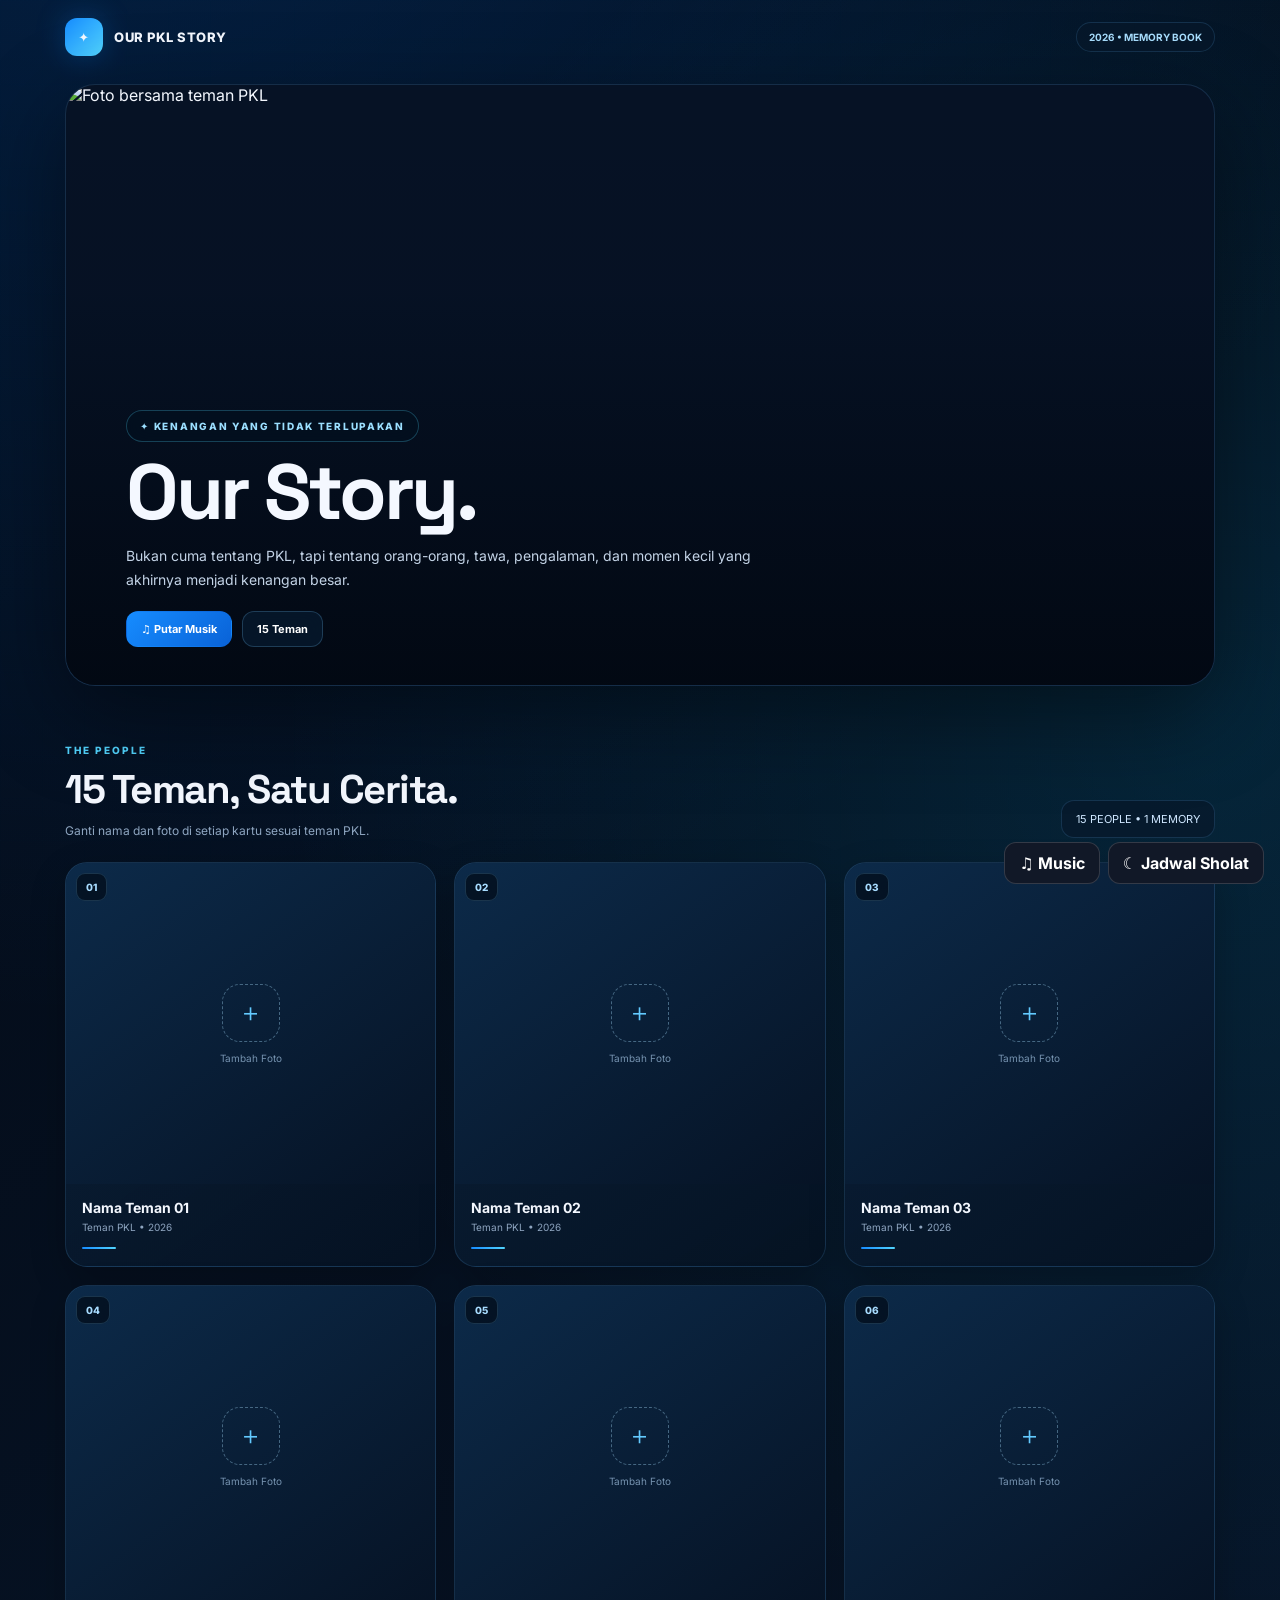
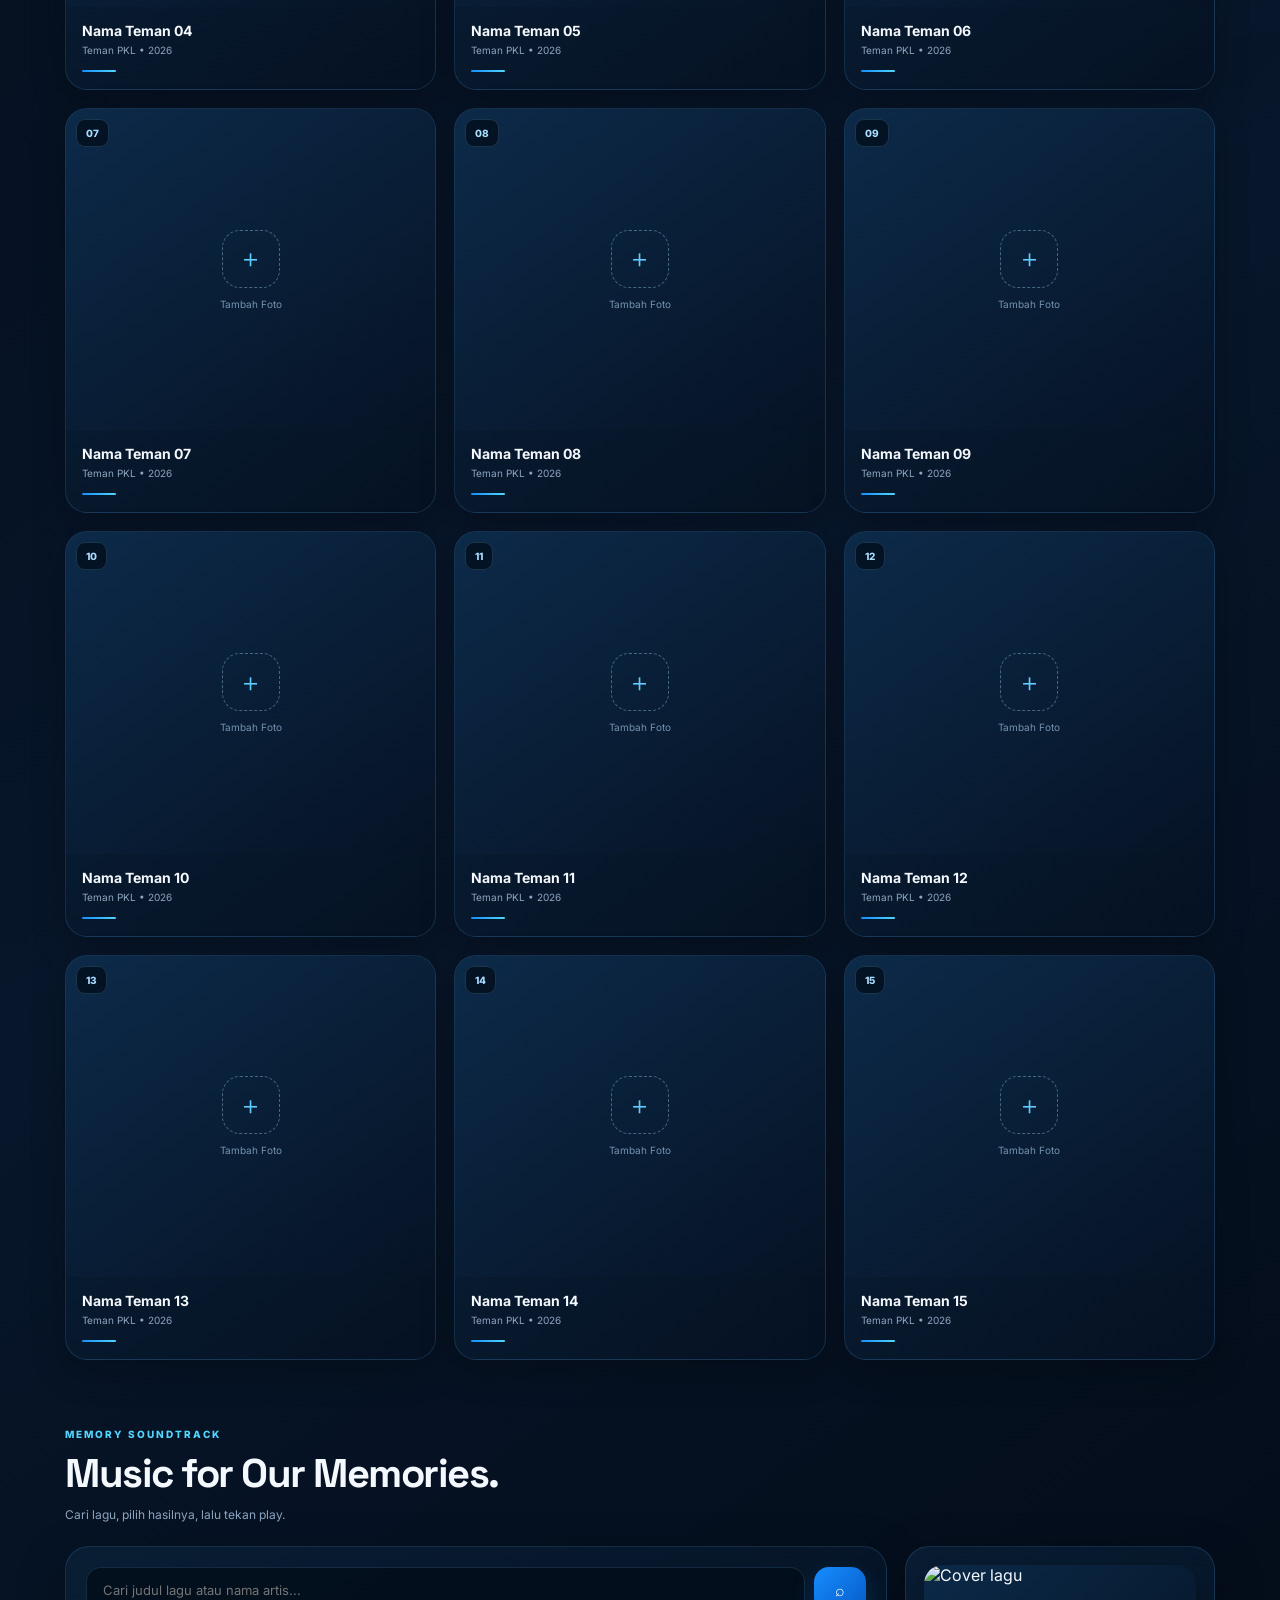
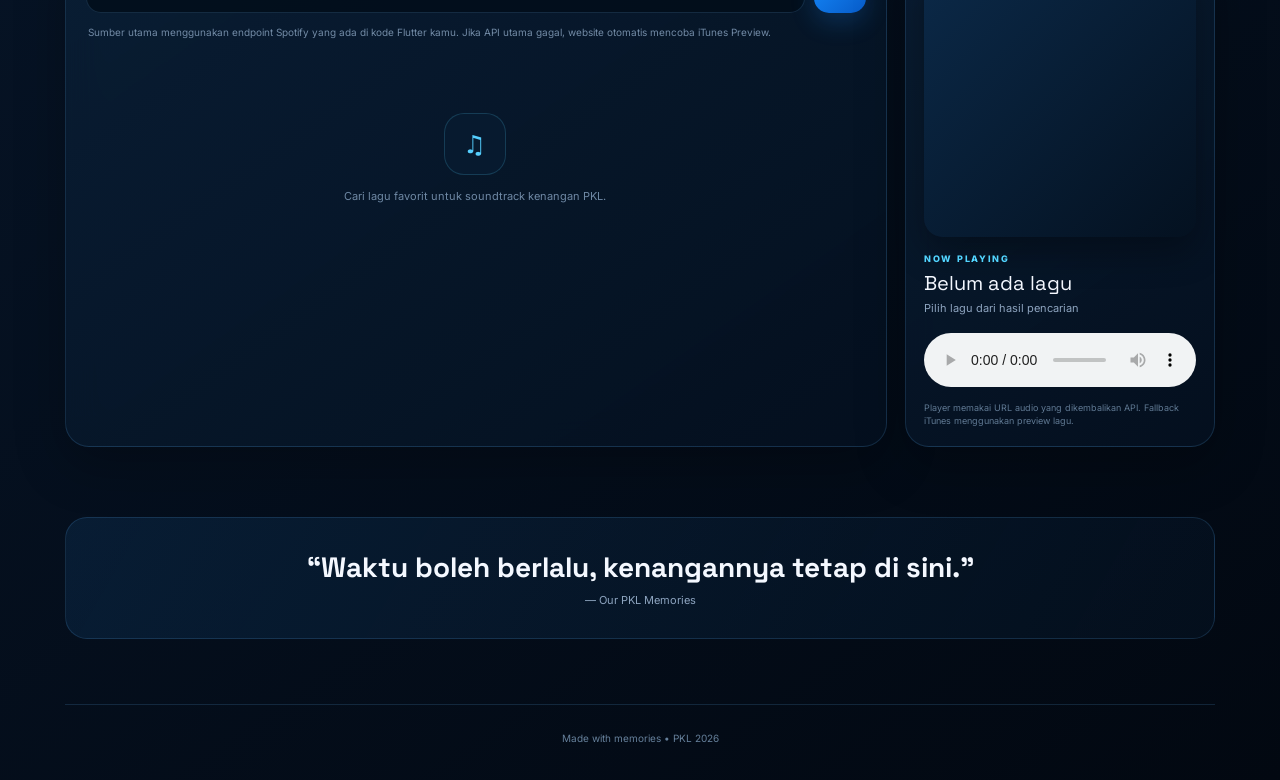
==== commit 55cfa6cb: "Add files via upload" ====
--- a/index.html
+++ b/index.html
@@ -1053,5 +1053,10 @@
       }
     });
   </script>
+
+  <div style="position:fixed;right:16px;bottom:16px;z-index:9999;display:flex;gap:8px;flex-wrap:wrap;justify-content:flex-end">
+    <a href="music.html" style="padding:10px 14px;border-radius:12px;background:#111827;color:#fff;text-decoration:none;font-weight:700;border:1px solid rgba(255,255,255,.15)">♫ Music</a>
+    <a href="jadwal_sholat_page.html" style="padding:10px 14px;border-radius:12px;background:#111827;color:#fff;text-decoration:none;font-weight:700;border:1px solid rgba(255,255,255,.15)">☾ Jadwal Sholat</a>
+  </div>
 </body>
 </html>
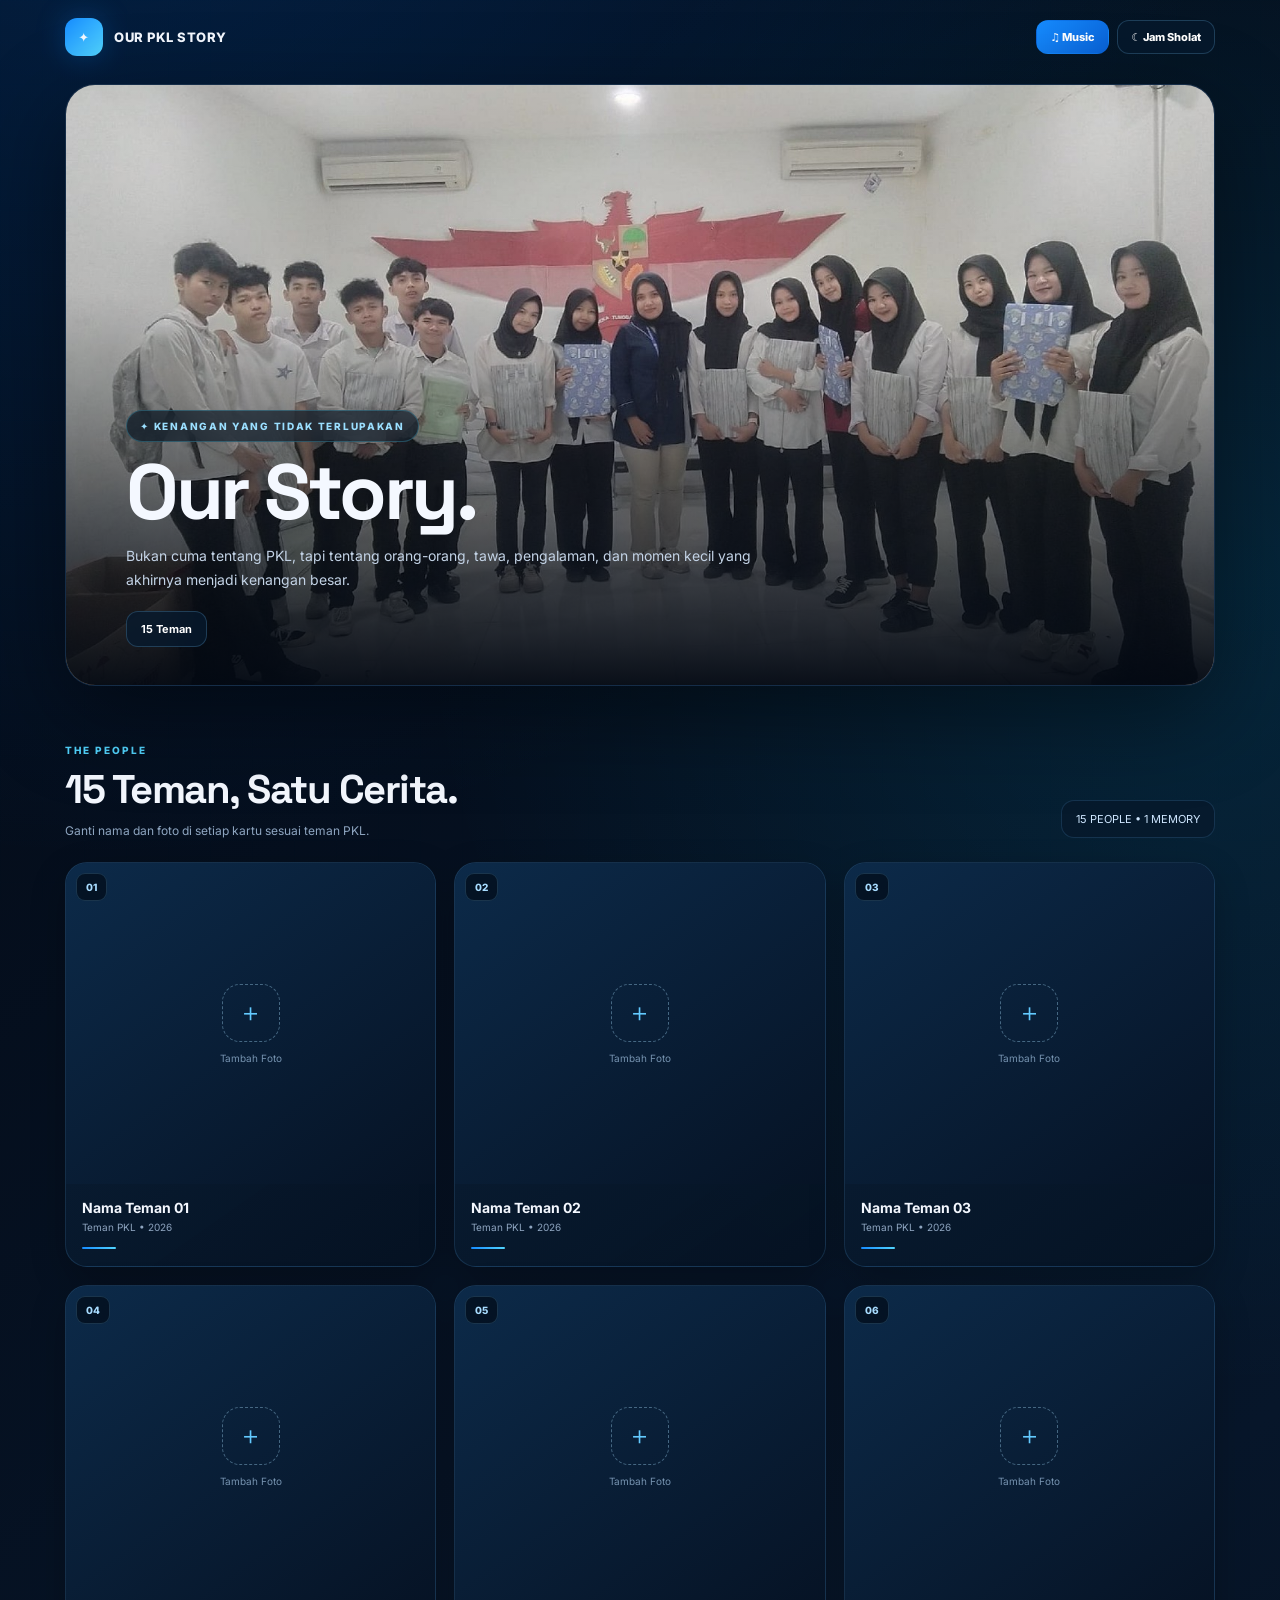
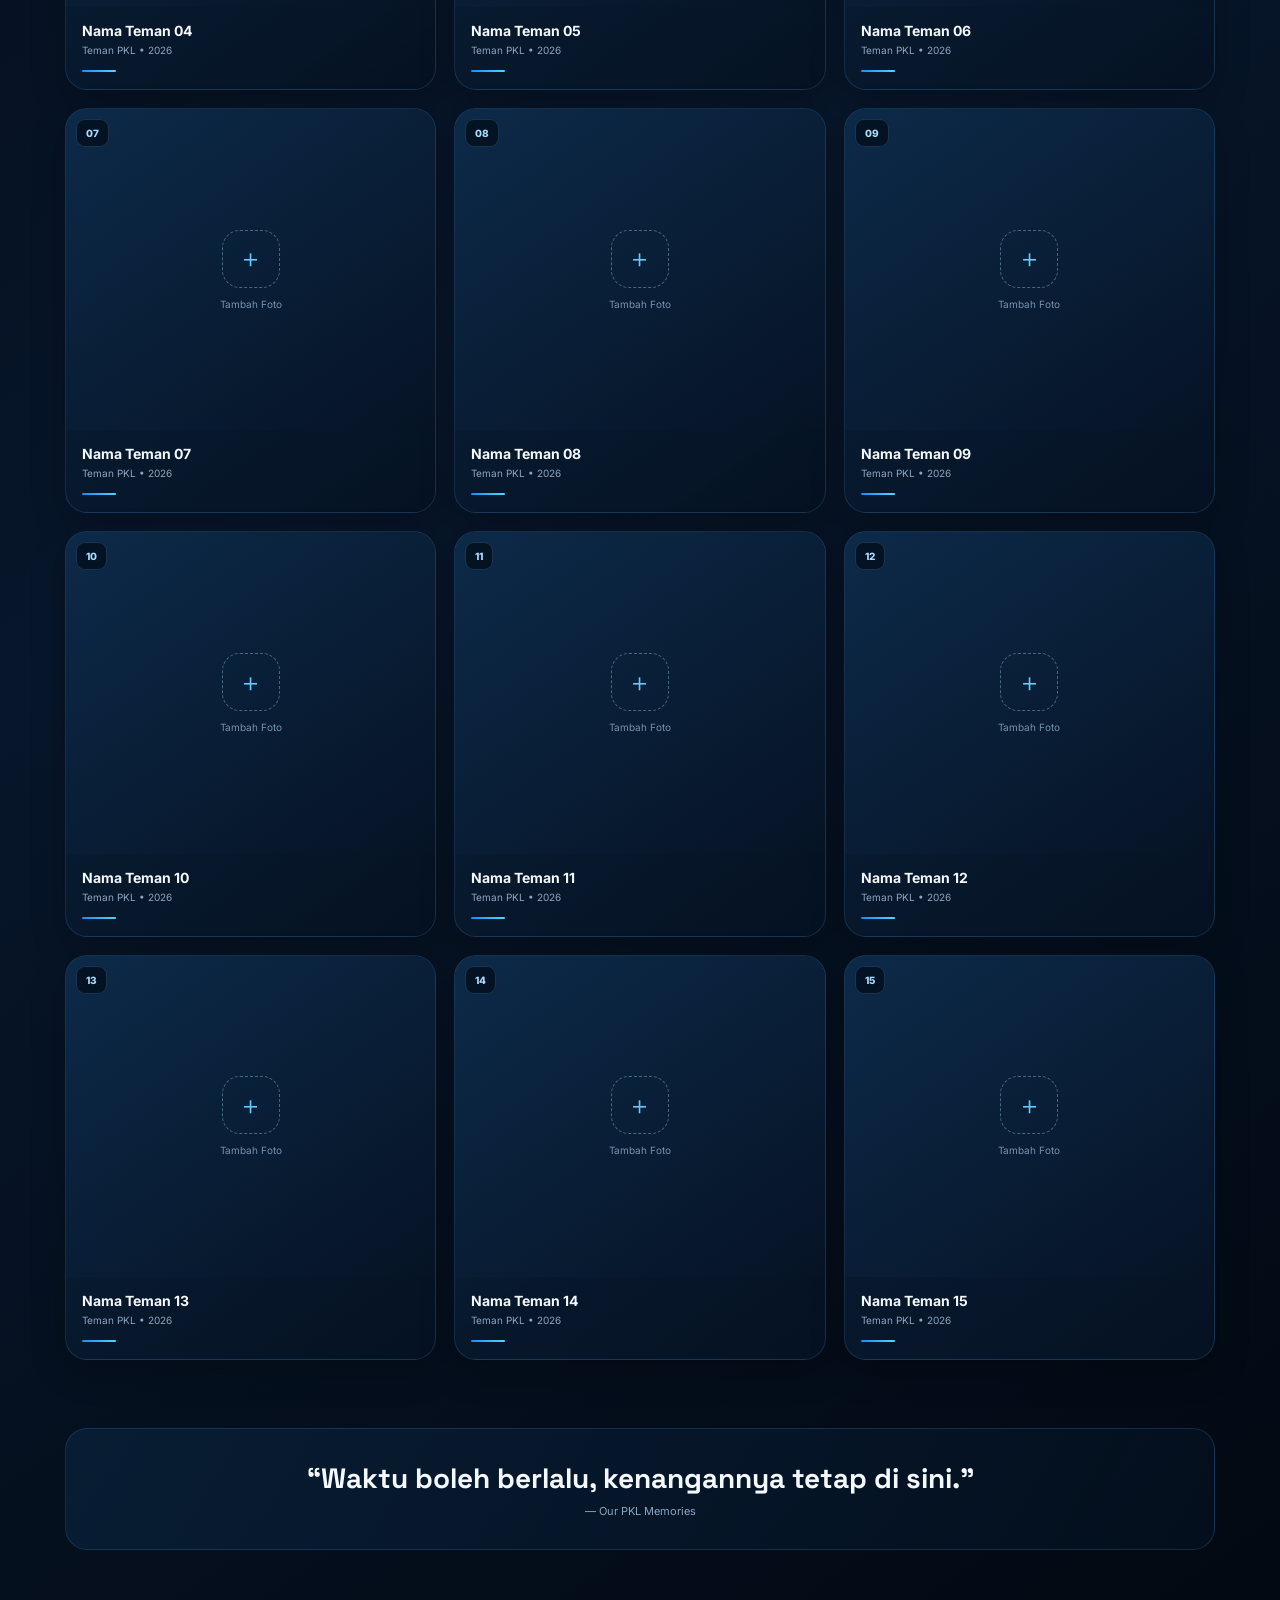
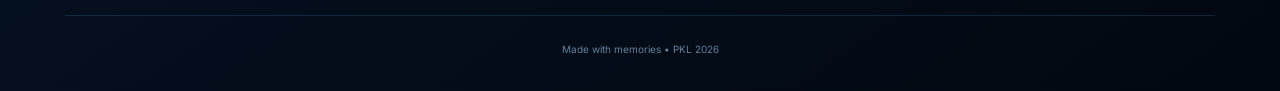
==== commit 07577dd2: "Add files via upload" ====
--- a/index.html
+++ b/index.html
@@ -108,6 +108,18 @@
       font-size: 10px;
       font-weight: 700;
     }
+
+
+    .top-nav {
+      display: flex; align-items: center; gap: 8px; flex-wrap: wrap; justify-content: flex-end;
+    }
+    .top-nav a {
+      padding: 9px 13px; border: 1px solid rgba(120, 200, 255, 0.22); border-radius: 12px;
+      color: #fff; background: rgba(7, 25, 45, 0.8); text-decoration: none; font-size: 11px; font-weight: 800; transition: .2s ease;
+    }
+    .top-nav a:hover { border-color: rgba(82, 213, 255, .45); transform: translateY(-1px); }
+    .top-nav .music-link { background: linear-gradient(135deg, var(--blue), #0962d7); border-color: transparent; }
+    @media (max-width: 560px) { .top-nav { gap: 5px; } .top-nav a { padding: 8px 9px; font-size: 10px; } }
 
     /* =========================================================
        3. HERO
@@ -614,7 +626,10 @@
         <div class="brand-icon">✦</div>
         <span>OUR PKL STORY</span>
       </div>
-      <div class="top-pill">2026 • MEMORY BOOK</div>
+      <nav class="top-nav" aria-label="Menu utama">
+        <a class="music-link" href="music.html">♫ Music</a>
+        <a href="jadwal_sholat_page.html">☾ Jam Sholat</a>
+      </nav>
     </header>
 
     <main>
@@ -623,7 +638,7 @@
            =================================================== -->
       <section class="hero">
         <div class="hero-photo">
-          <img src="assets/foto-pkl.jpg" alt="Foto bersama teman PKL">
+          <img src="[data-uri]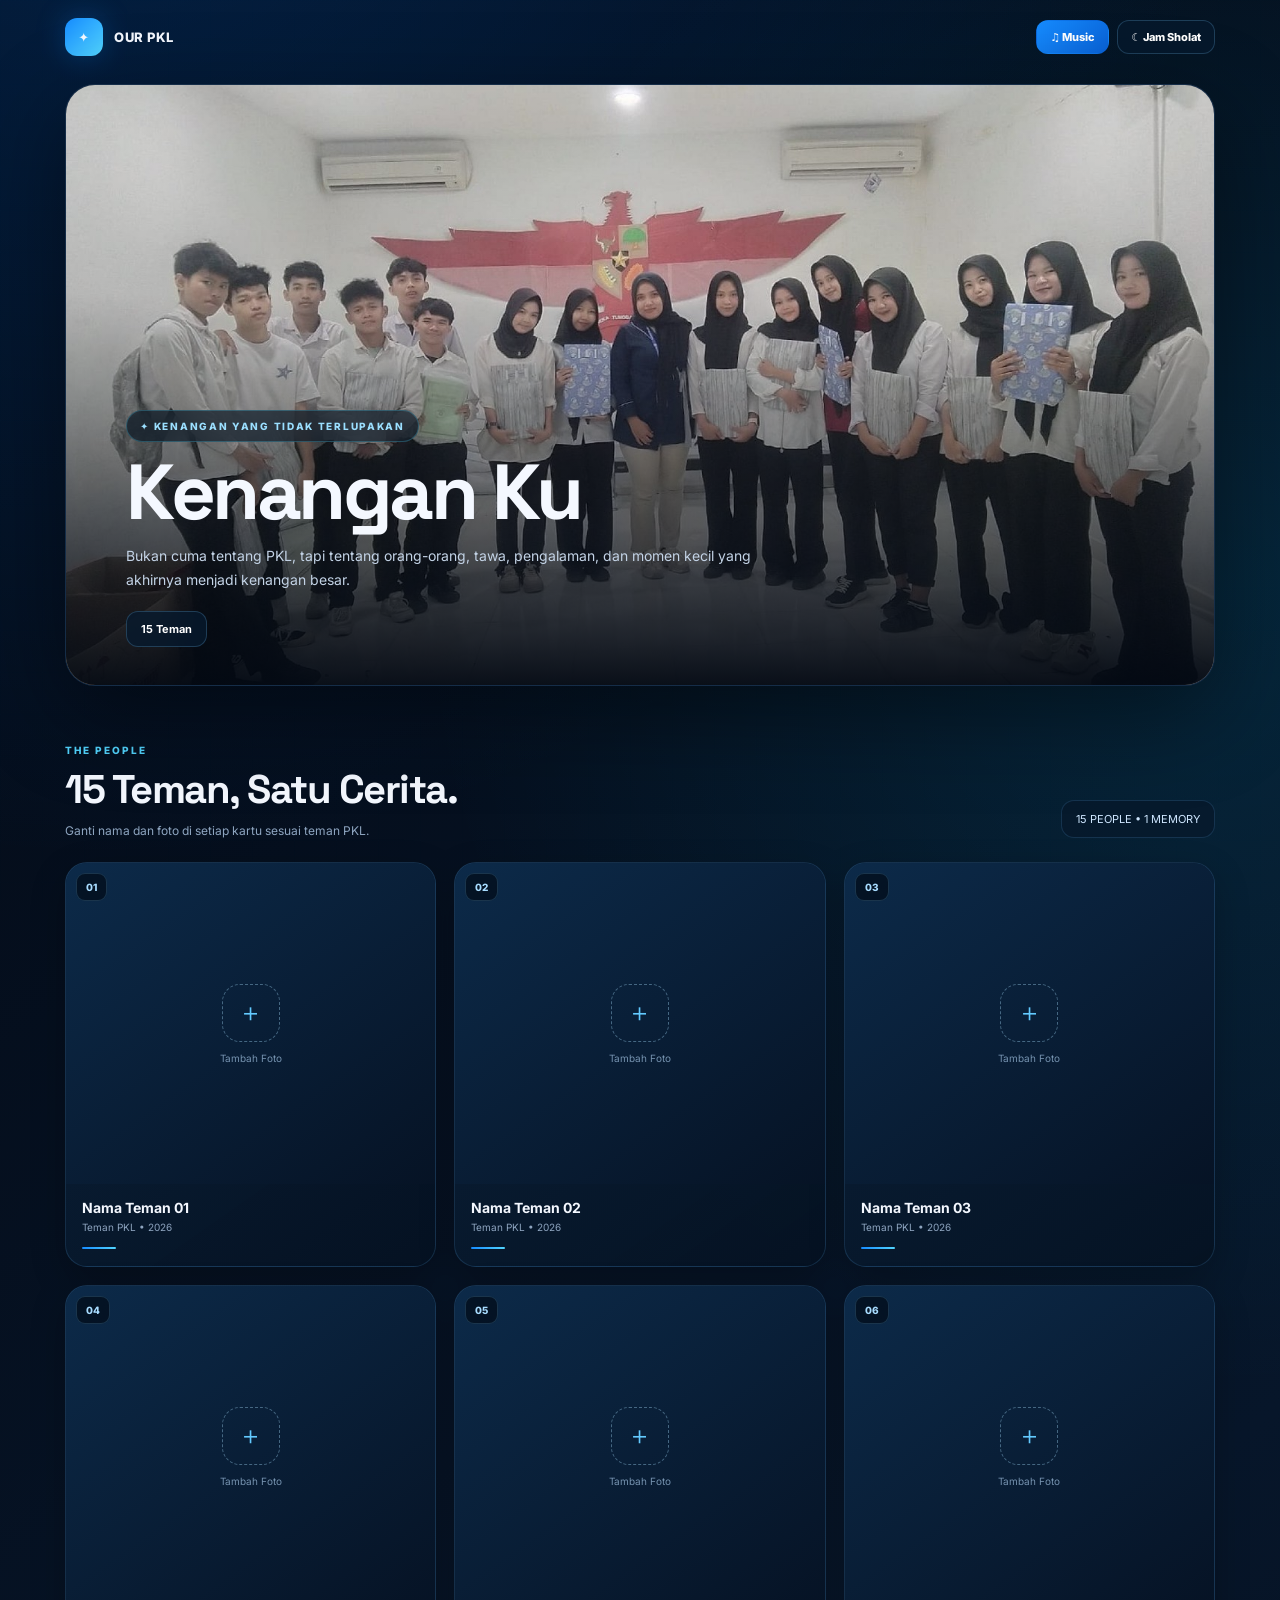
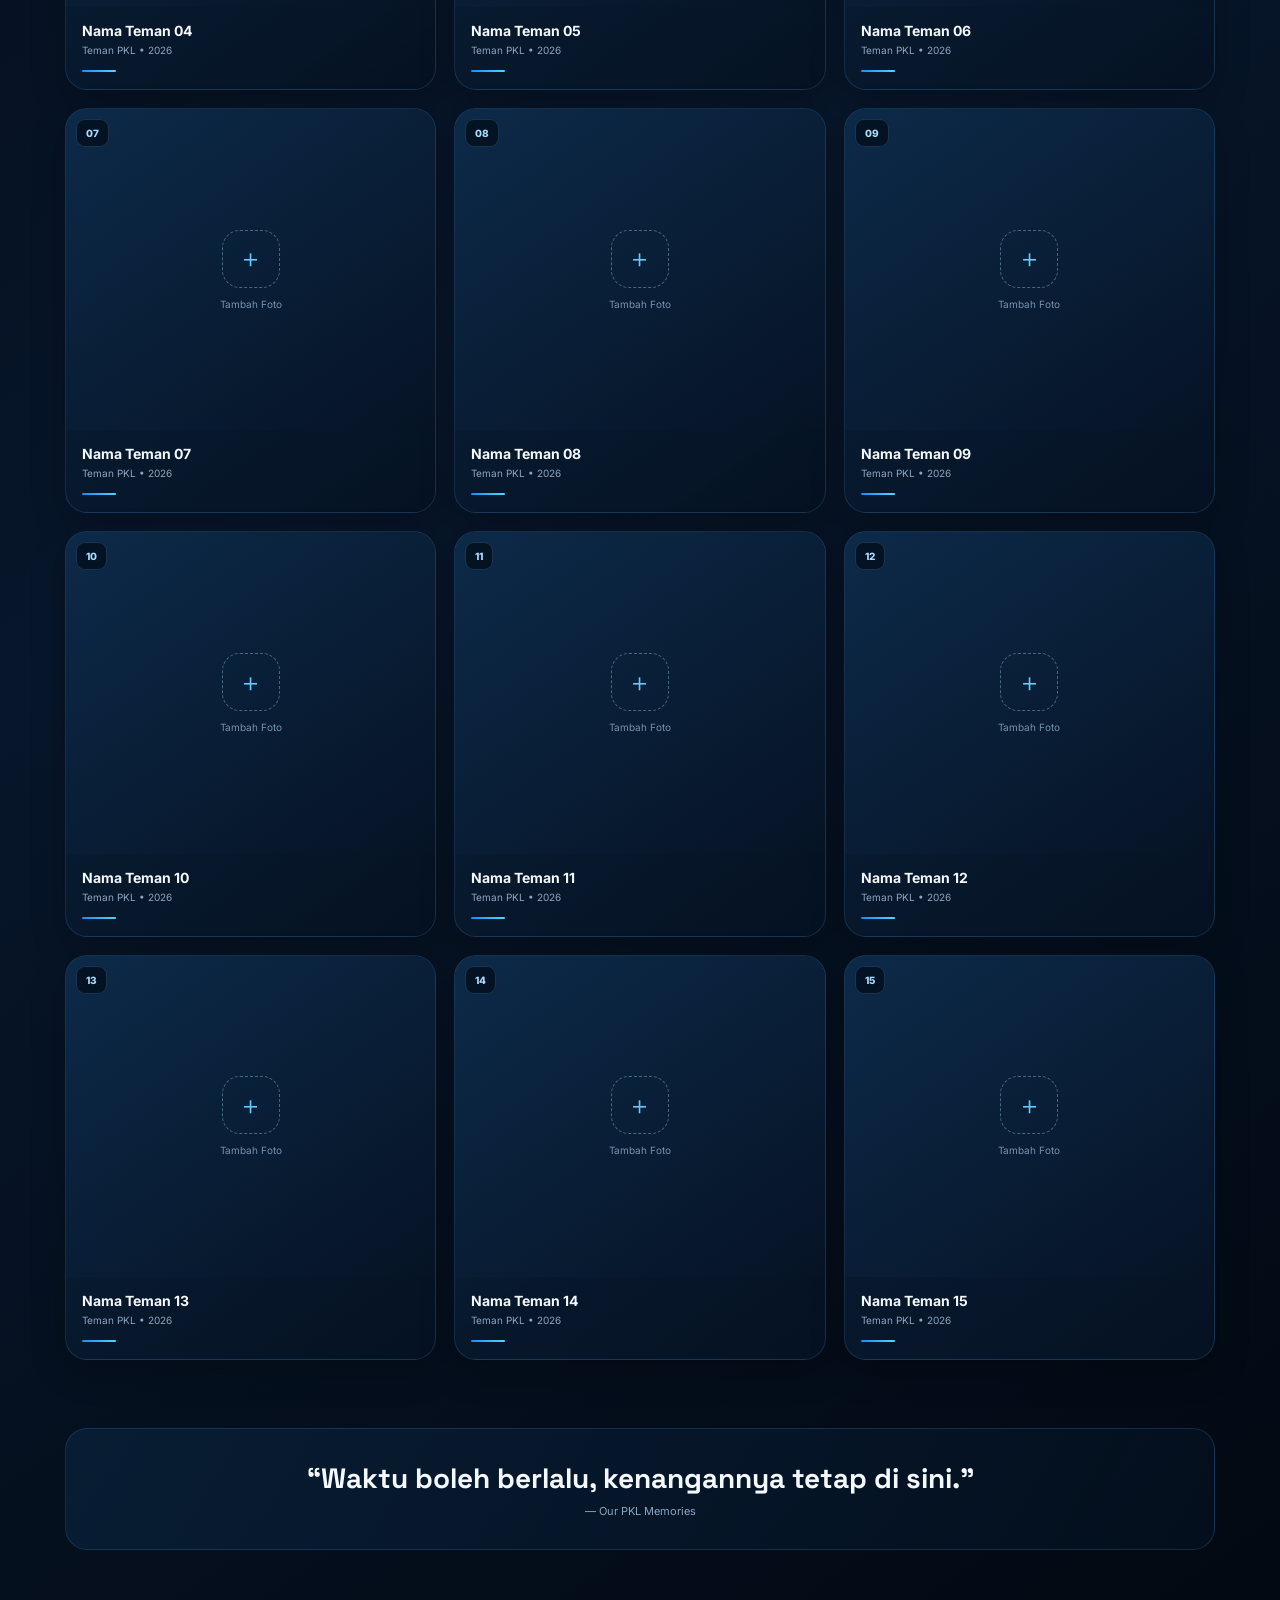
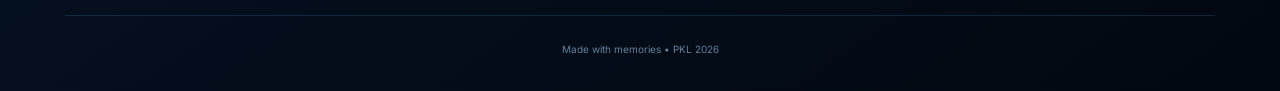
==== commit c027858d: "Add files via upload" ====
--- a/index.html
+++ b/index.html
@@ -4,7 +4,7 @@
   <meta charset="UTF-8">
   <meta name="viewport" content="width=device-width, initial-scale=1.0">
   <meta name="theme-color" content="#061225">
-  <title>Our PKL Story — Kenangan & Music</title>
+  <title>Our PKL — Kenangan & Music</title>
 
   <link rel="preconnect" href="https://fonts.googleapis.com">
   <link rel="preconnect" href="https://fonts.gstatic.com" crossorigin>
@@ -624,7 +624,7 @@
     <header class="topbar">
       <div class="brand">
         <div class="brand-icon">✦</div>
-        <span>OUR PKL STORY</span>
+        <span>OUR PKL</span>
       </div>
       <nav class="top-nav" aria-label="Menu utama">
         <a class="music-link" href="music.html">♫ Music</a>
@@ -642,7 +642,7 @@
 
           <div class="hero-content">
             <div class="eyebrow">✦ Kenangan yang tidak terlupakan</div>
-            <h1>Our Story.</h1>
+            <h1>Kenangan Ku</h1>
             <p>
               Bukan cuma tentang PKL, tapi tentang orang-orang, tawa,
               pengalaman, dan momen kecil yang akhirnya menjadi kenangan besar.
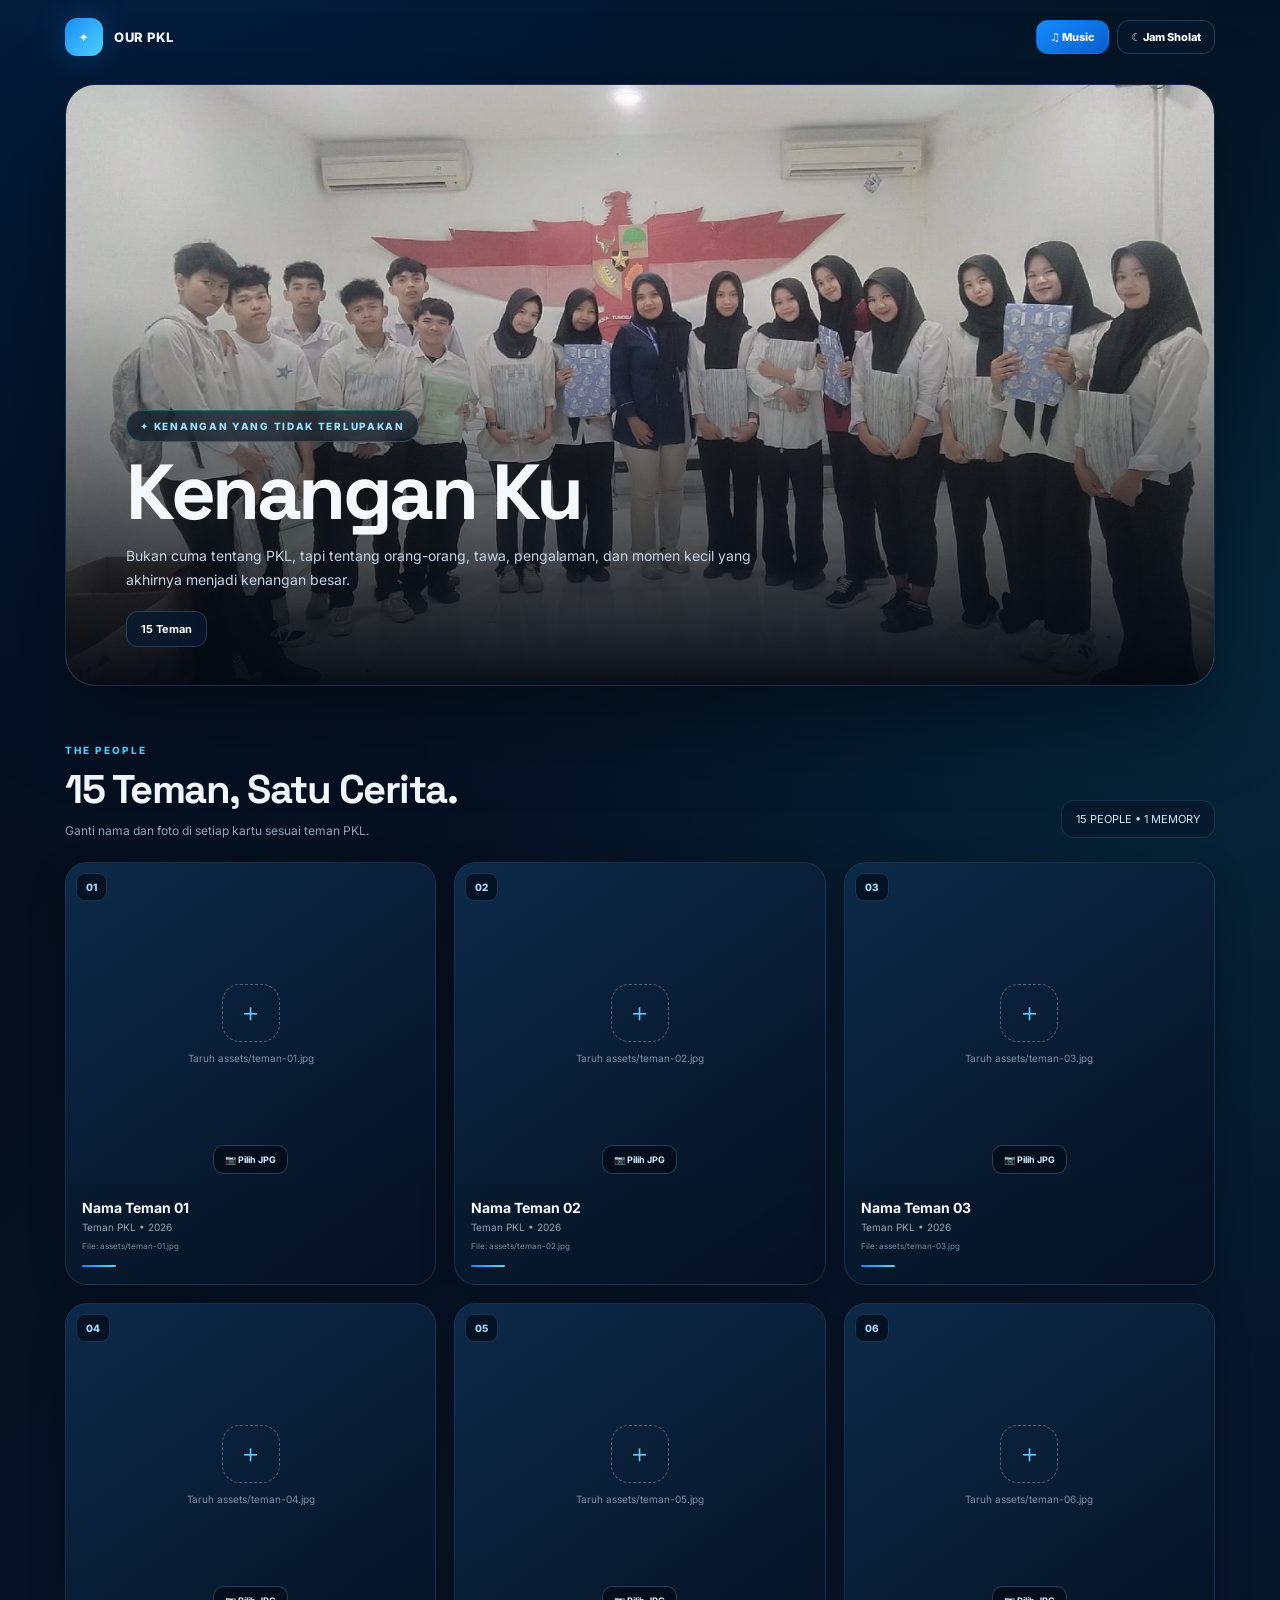
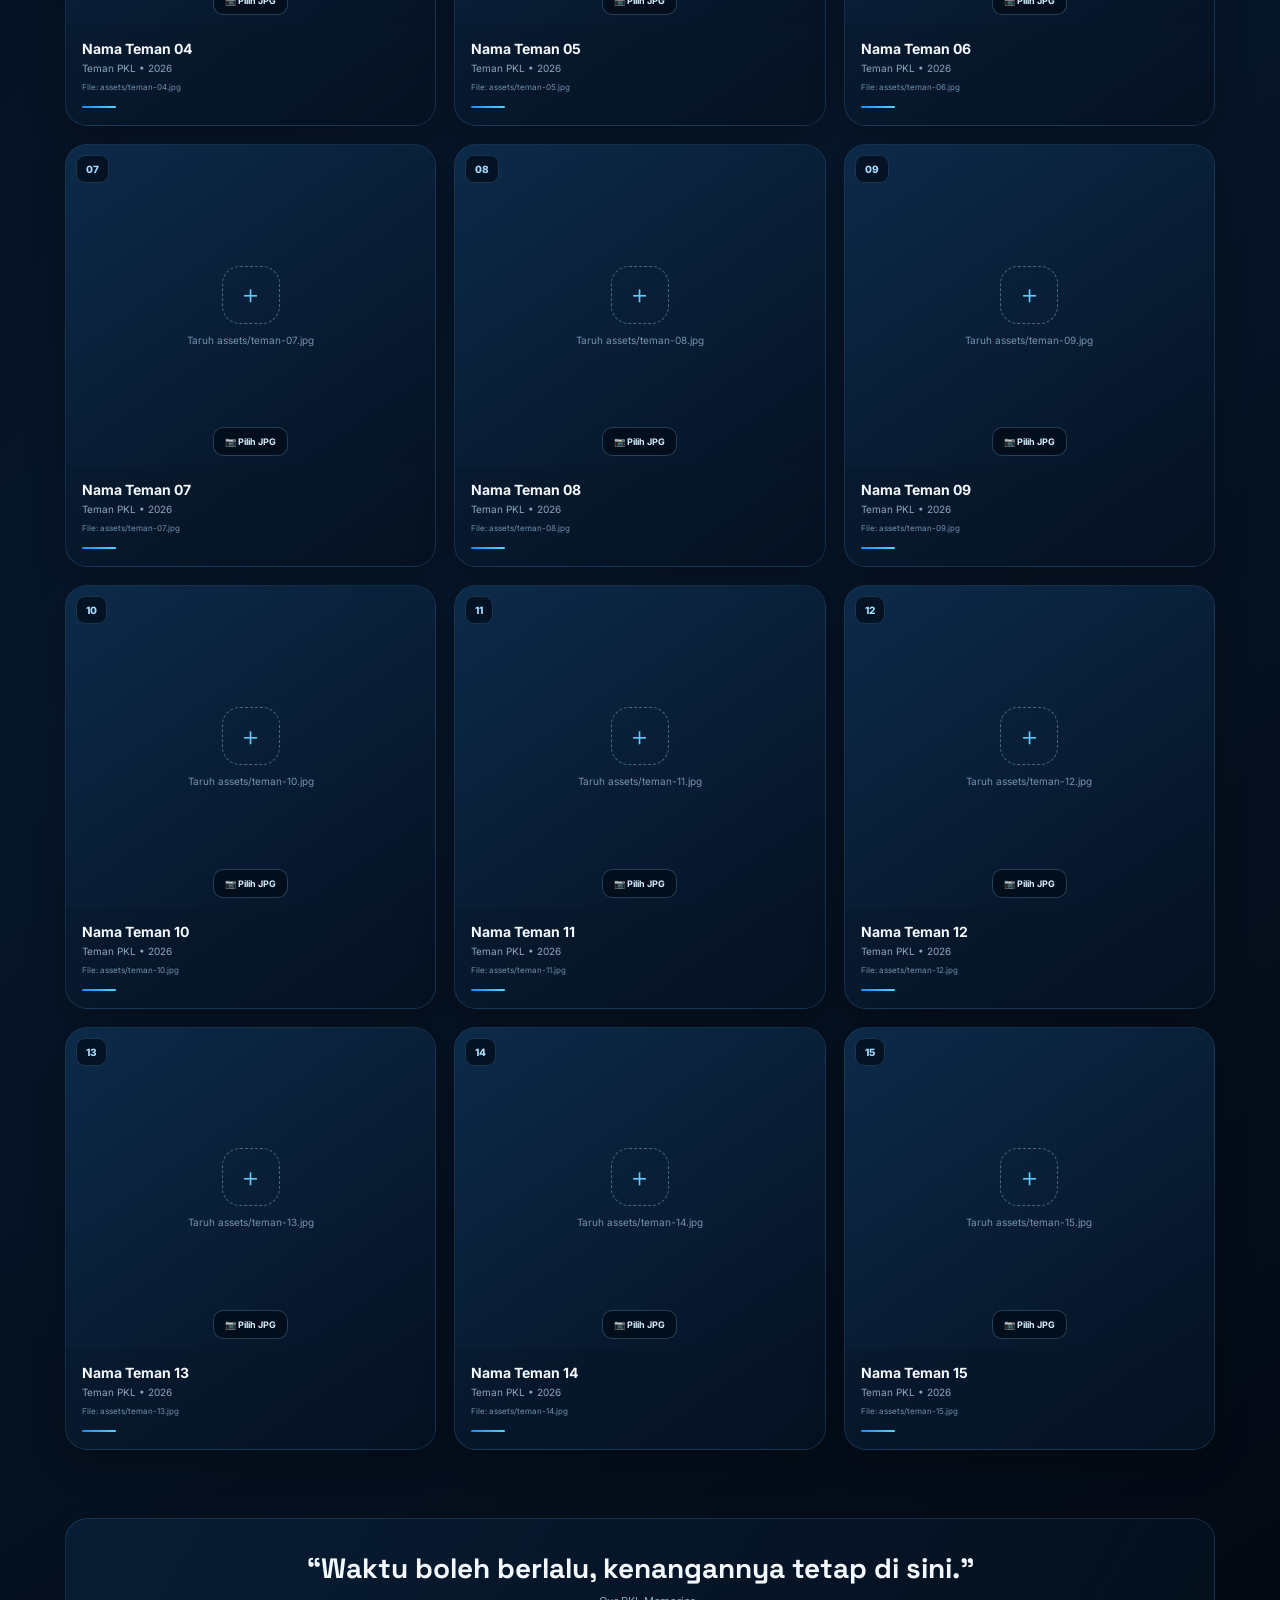
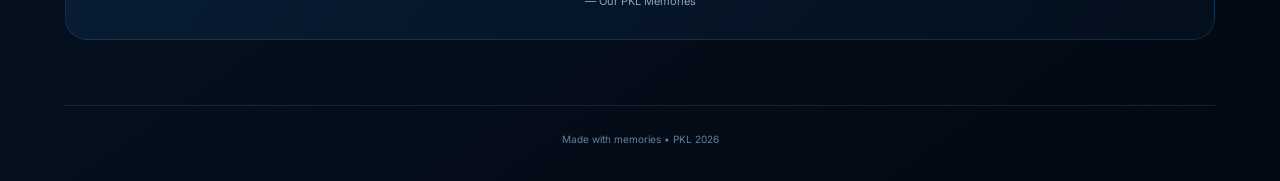
==== commit 13d3b0d5: "Add files via upload" ====
--- a/index.html
+++ b/index.html
@@ -291,6 +291,58 @@
       aspect-ratio: 1.15 / 1;
       overflow: hidden;
       background: linear-gradient(145deg, #0c2a49, #061325);
+    }
+
+
+    .friend-photo {
+      position: absolute;
+      inset: 0;
+      width: 100%;
+      height: 100%;
+      display: block;
+      object-fit: cover;
+    }
+
+    .photo-upload {
+      position: absolute;
+      left: 10px;
+      right: 10px;
+      bottom: 10px;
+      z-index: 4;
+      display: flex;
+      justify-content: center;
+    }
+
+    .photo-upload label {
+      display: inline-flex;
+      align-items: center;
+      gap: 6px;
+      padding: 8px 11px;
+      border: 1px solid rgba(130, 205, 255, 0.25);
+      border-radius: 10px;
+      color: #d7efff;
+      background: rgba(2, 12, 24, 0.78);
+      backdrop-filter: blur(8px);
+      cursor: pointer;
+      font-size: 9px;
+      font-weight: 700;
+      transition: .2s ease;
+    }
+
+    .photo-upload label:hover {
+      border-color: rgba(82, 213, 255, 0.6);
+      background: rgba(4, 28, 52, 0.9);
+    }
+
+    .photo-upload input { display: none; }
+
+    .photo-file-name {
+      margin-top: 8px;
+      color: #7191ad;
+      font-size: 8px;
+      overflow: hidden;
+      white-space: nowrap;
+      text-overflow: ellipsis;
     }
 
     .empty-photo {
@@ -695,7 +747,8 @@
       return {
         number,
         name: `Nama Teman ${number}`,
-        role: "Teman PKL • 2026"
+        role: "Teman PKL • 2026",
+        photo: `assets/teman-${number}.jpg`
       };
     });
 
@@ -706,21 +759,67 @@
         (friend) => `
           <article class="memory-card">
             <div class="card-photo">
-              <div class="empty-photo">
+              <img
+                class="friend-photo"
+                src="${friend.photo}"
+                alt="Foto ${friend.name}"
+                onerror="this.style.display='none'; this.nextElementSibling.style.display='grid';"
+              >
+
+              <div class="empty-photo" style="display:none;">
                 <span>＋</span>
-                <small>Tambah Foto</small>
+                <small>Taruh ${friend.photo}</small>
               </div>
+
+              <div class="photo-upload">
+                <label>
+                  📷 Pilih JPG
+                  <input
+                    type="file"
+                    accept=".jpg,.jpeg,image/jpeg"
+                    data-friend="${friend.number}"
+                  >
+                </label>
+              </div>
+
               <div class="card-number">${friend.number}</div>
             </div>
 
             <div class="card-body">
               <h3>${friend.name}</h3>
               <p>${friend.role}</p>
+              <div class="photo-file-name">File: ${friend.photo}</div>
             </div>
           </article>
         `
       )
       .join("");
+
+    // Preview JPG yang dipilih dari HP/komputer.
+    // File asli untuk website tetap menggunakan:
+    // assets/teman-01.jpg ... assets/teman-15.jpg
+    document.querySelectorAll(".photo-upload input").forEach((input) => {
+      input.addEventListener("change", (event) => {
+        const file = event.target.files?.[0];
+        if (!file) return;
+
+        if (!/^image\/jpeg$/i.test(file.type) && !/\.(jpe?g)$/i.test(file.name)) {
+          alert("Mohon pilih file JPG/JPEG.");
+          event.target.value = "";
+          return;
+        }
+
+        const card = input.closest(".memory-card");
+        const img = card.querySelector(".friend-photo");
+        const empty = card.querySelector(".empty-photo");
+        const fileName = card.querySelector(".photo-file-name");
+
+        img.src = URL.createObjectURL(file);
+        img.style.display = "block";
+        empty.style.display = "none";
+        fileName.textContent = `Dipilih: ${file.name}`;
+      });
+    });
 
     /* =========================================================
        2. KONFIGURASI MUSIC API
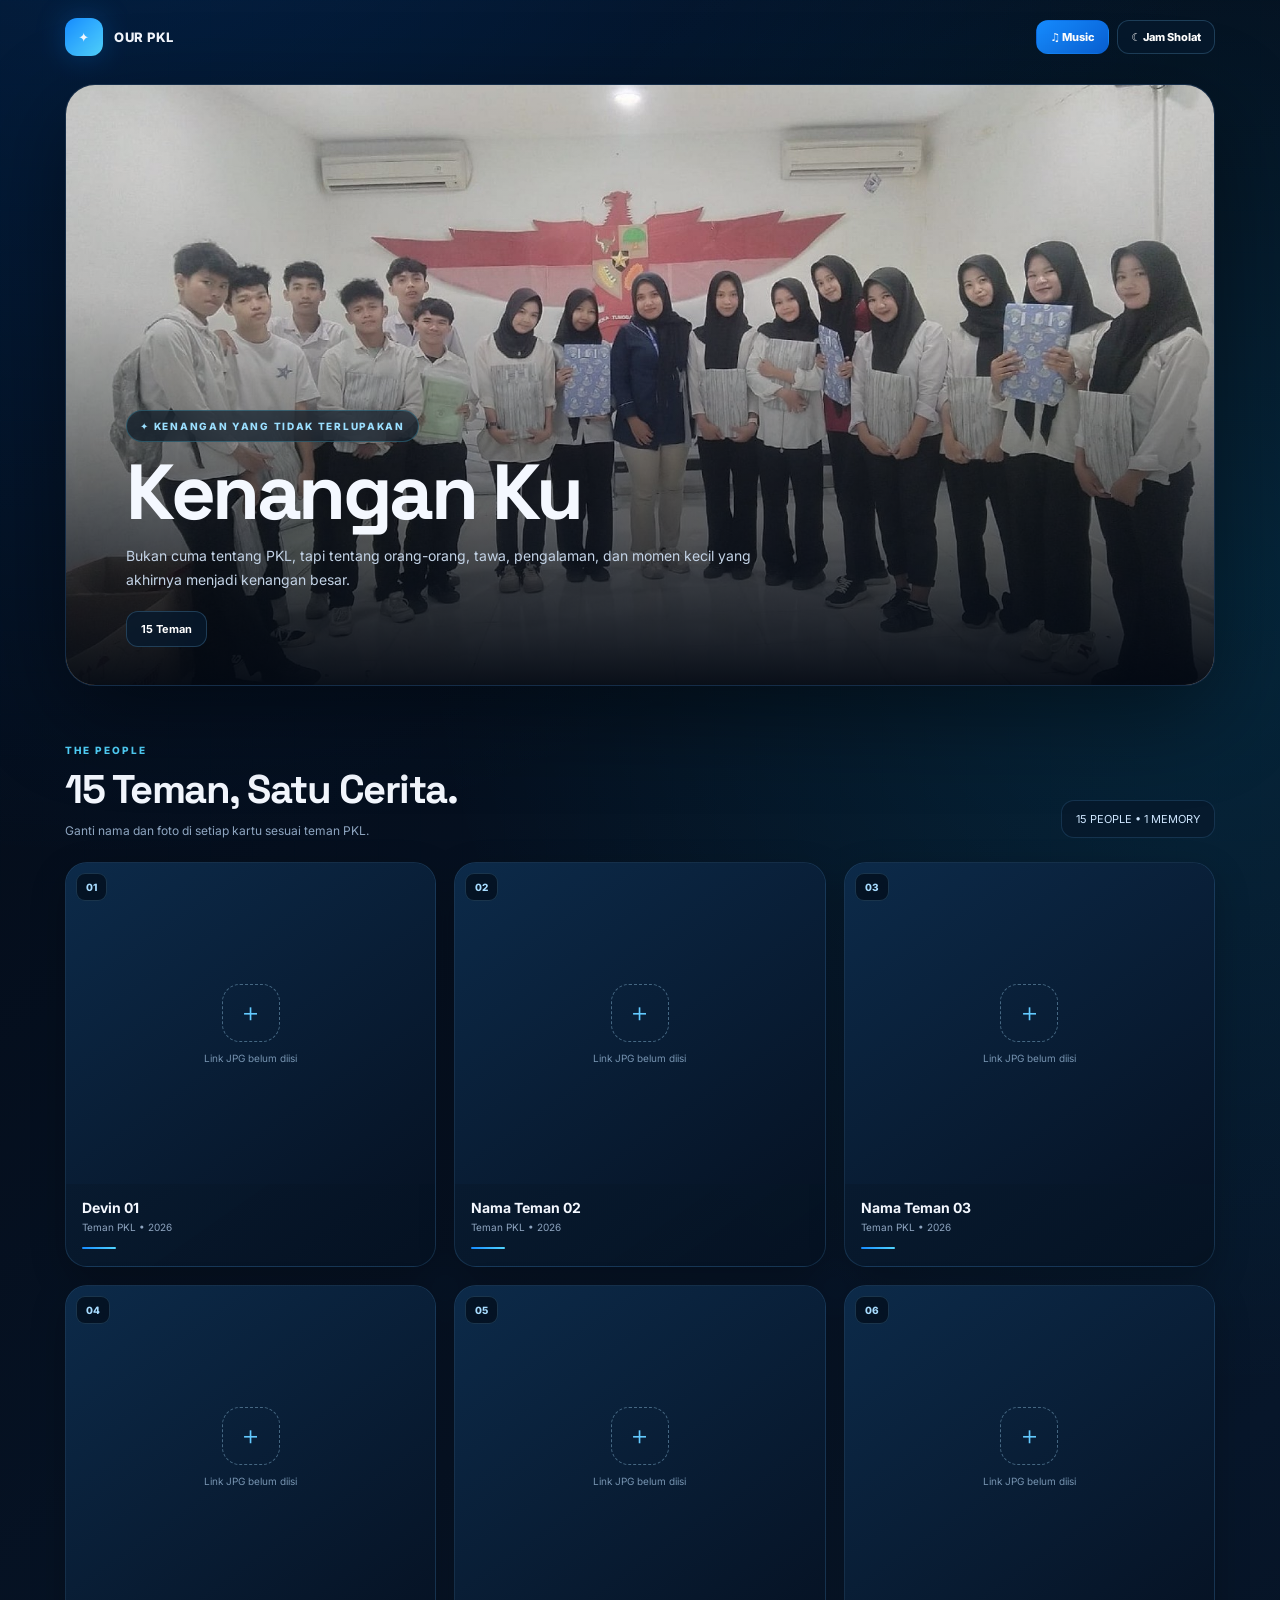
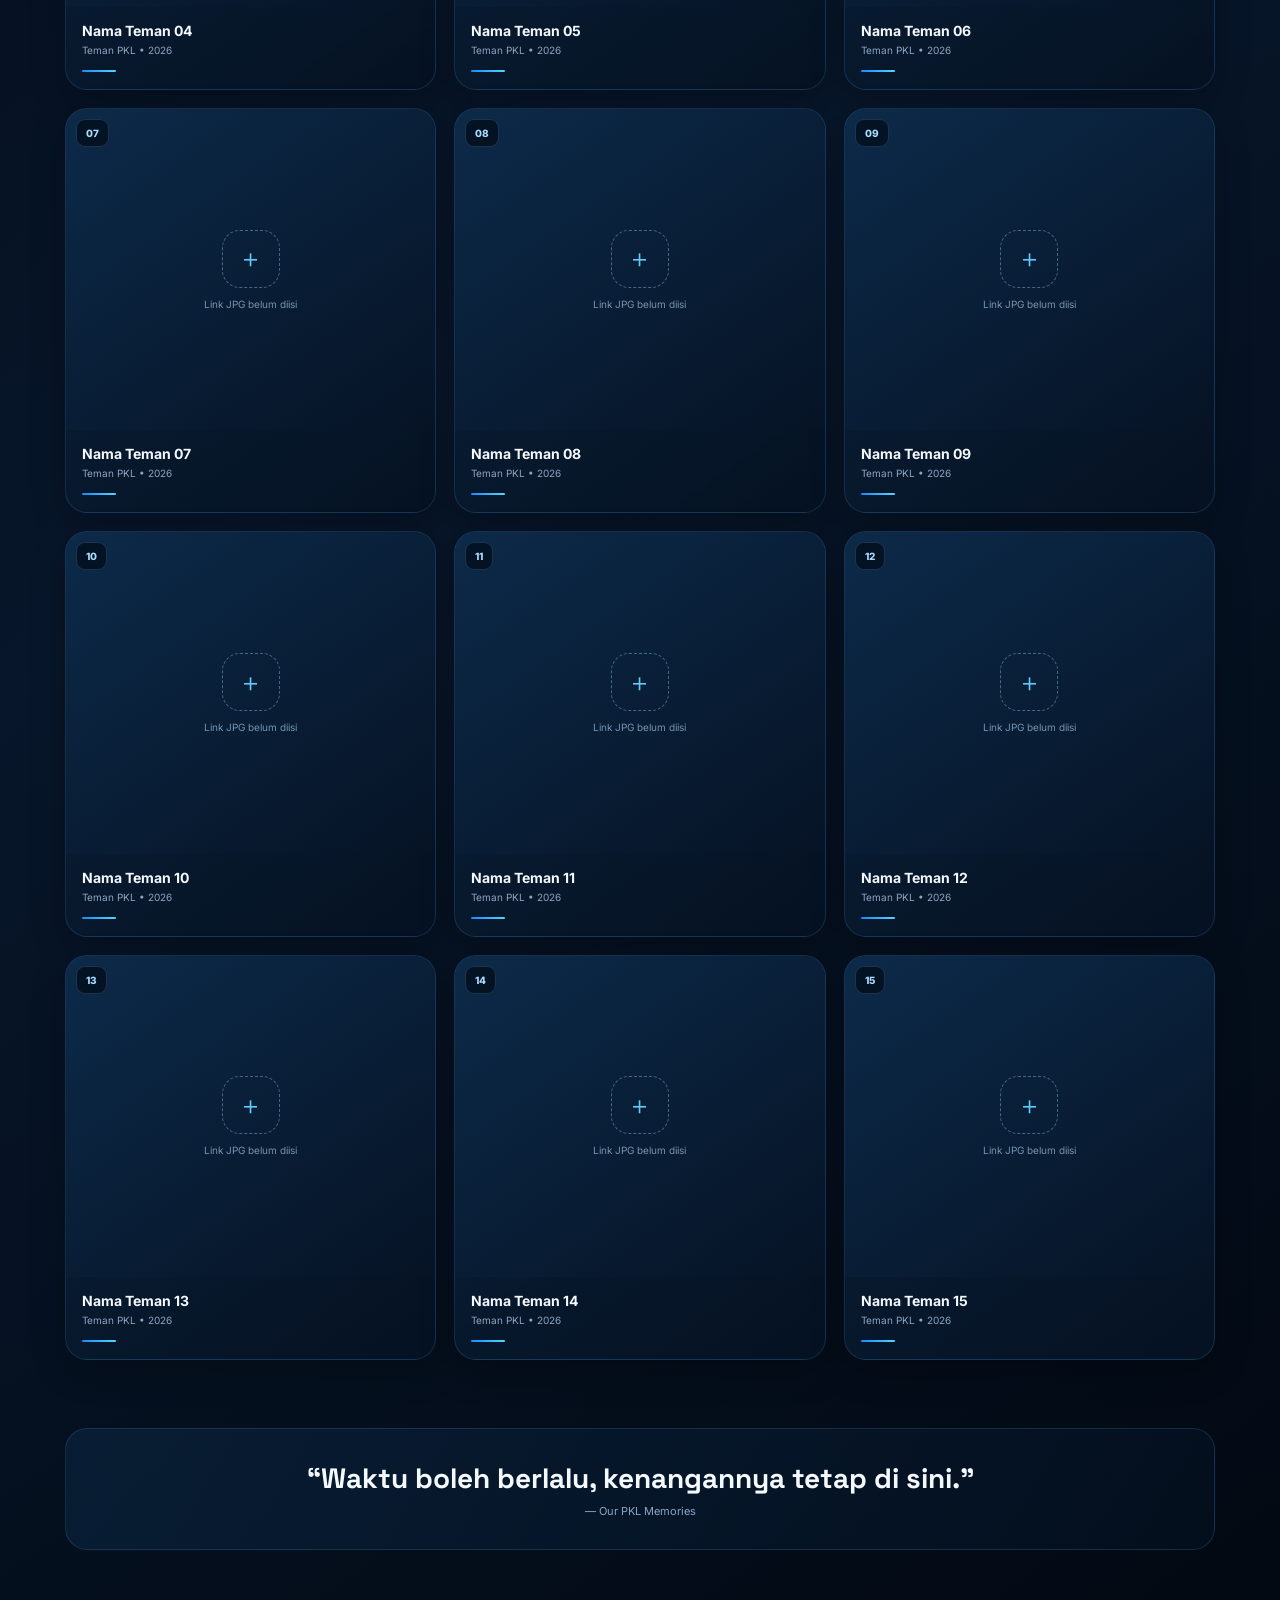
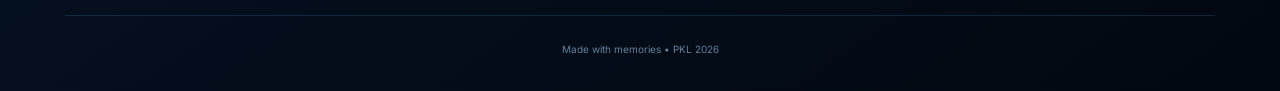
==== commit 2f6e71c6: "Add files via upload" ====
--- a/index.html
+++ b/index.html
@@ -736,21 +736,13 @@
     <footer>Made with memories • PKL 2026</footer>
   </div>
 
+  <script src="index.js"></script>
   <script>
     /* =========================================================
        1. DATA 15 TEMAN
-       Ganti name dan photo kalau nanti mau memasukkan foto.
-       ========================================================= */
-    const friends = Array.from({ length: 15 }, (_, index) => {
-      const number = String(index + 1).padStart(2, "0");
-
-      return {
-        number,
-        name: `Nama Teman ${number}`,
-        role: "Teman PKL • 2026",
-        photo: `assets/teman-${number}.jpg`
-      };
-    });
+       Semua nama + link JPG diatur dari index.js.
+       ========================================================= */
+    const friends = Array.isArray(window.FRIENDS) ? window.FRIENDS : [];
 
     const memories = document.getElementById("memories");
 
@@ -768,18 +760,7 @@
 
               <div class="empty-photo" style="display:none;">
                 <span>＋</span>
-                <small>Taruh ${friend.photo}</small>
-              </div>
-
-              <div class="photo-upload">
-                <label>
-                  📷 Pilih JPG
-                  <input
-                    type="file"
-                    accept=".jpg,.jpeg,image/jpeg"
-                    data-friend="${friend.number}"
-                  >
-                </label>
+                <small>Link JPG belum diisi</small>
               </div>
 
               <div class="card-number">${friend.number}</div>
@@ -788,38 +769,11 @@
             <div class="card-body">
               <h3>${friend.name}</h3>
               <p>${friend.role}</p>
-              <div class="photo-file-name">File: ${friend.photo}</div>
             </div>
           </article>
         `
       )
       .join("");
-
-    // Preview JPG yang dipilih dari HP/komputer.
-    // File asli untuk website tetap menggunakan:
-    // assets/teman-01.jpg ... assets/teman-15.jpg
-    document.querySelectorAll(".photo-upload input").forEach((input) => {
-      input.addEventListener("change", (event) => {
-        const file = event.target.files?.[0];
-        if (!file) return;
-
-        if (!/^image\/jpeg$/i.test(file.type) && !/\.(jpe?g)$/i.test(file.name)) {
-          alert("Mohon pilih file JPG/JPEG.");
-          event.target.value = "";
-          return;
-        }
-
-        const card = input.closest(".memory-card");
-        const img = card.querySelector(".friend-photo");
-        const empty = card.querySelector(".empty-photo");
-        const fileName = card.querySelector(".photo-file-name");
-
-        img.src = URL.createObjectURL(file);
-        img.style.display = "block";
-        empty.style.display = "none";
-        fileName.textContent = `Dipilih: ${file.name}`;
-      });
-    });
 
     /* =========================================================
        2. KONFIGURASI MUSIC API
